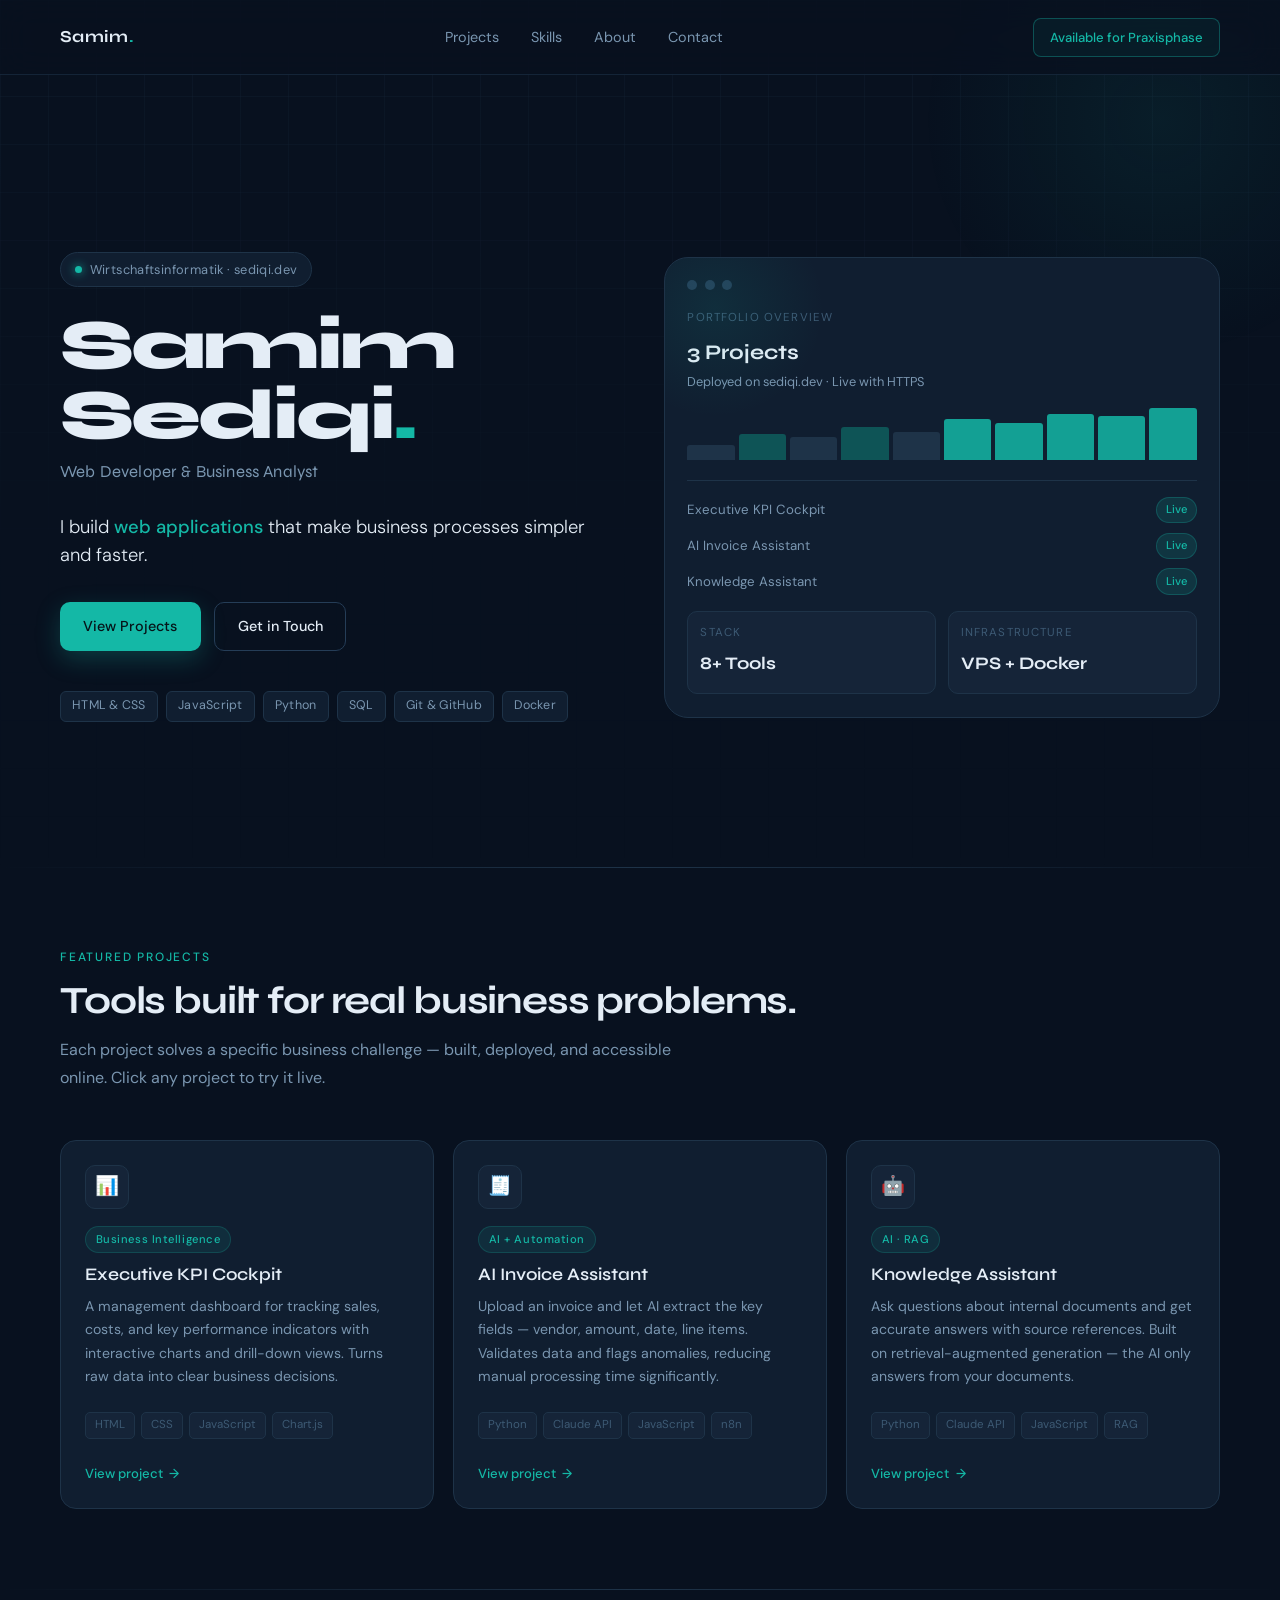
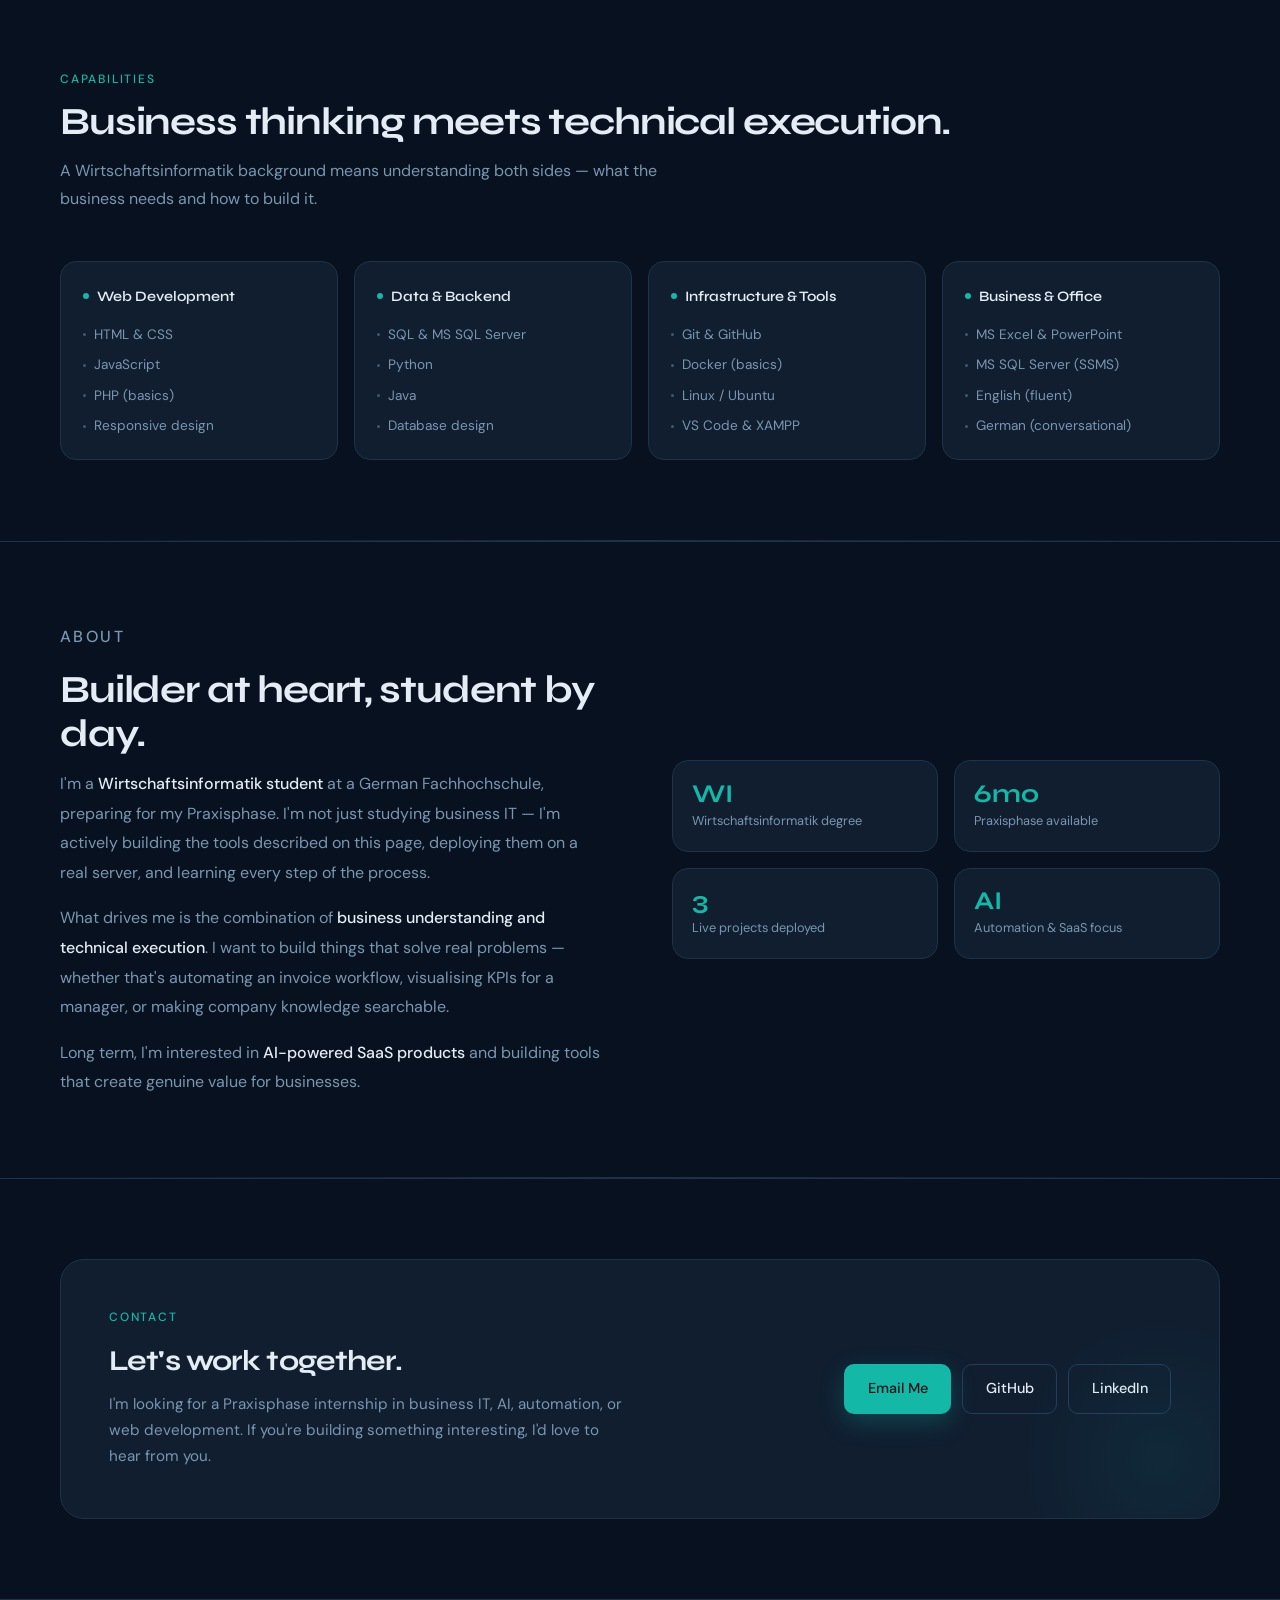
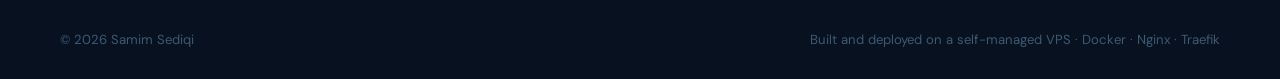
==== index.html @ 73063323 "Add homepage - initial portfolio design" ====
<!DOCTYPE html>
<html lang="en">
<head>
  <meta charset="UTF-8" />
  <meta name="viewport" content="width=device-width, initial-scale=1.0" />
  <title>Samim Sediqi — Web Developer & Business Analyst</title>
  <meta name="description" content="Portfolio of Samim Sediqi — Wirtschaftsinformatik student building AI-powered tools, business dashboards, and automation systems." />
  <link rel="preconnect" href="https://fonts.googleapis.com" />
  <link rel="preconnect" href="https://fonts.gstatic.com" crossorigin />
  <link href="https://fonts.googleapis.com/css2?family=Syne:wght@400;500;600;700;800&family=DM+Sans:ital,opsz,wght@0,9..40,300;0,9..40,400;0,9..40,500;1,9..40,300&display=swap" rel="stylesheet" />
  <style>
    :root {
      --bg:        #08111f;
      --bg2:       #0c1828;
      --surface:   #101e30;
      --surface2:  #152438;
      --border:    #1e3348;
      --border2:   #253d57;
      --text:      #e4edf6;
      --muted:     #7a96b0;
      --faint:     #3d5a74;
      --teal:      #14b8a6;
      --teal-dim:  #0d8a7c;
      --teal-glow: rgba(20,184,166,0.15);
      --blue-glow: rgba(59,130,246,0.12);
      --max:       1160px;
      --radius:    16px;
      --radius-lg: 24px;
    }

    *, *::before, *::after { box-sizing: border-box; margin: 0; padding: 0; }
    html { scroll-behavior: smooth; }

    body {
      font-family: 'DM Sans', sans-serif;
      background-color: var(--bg);
      color: var(--text);
      line-height: 1.6;
      overflow-x: hidden;
    }

    /* Subtle grid texture */
    body::before {
      content: '';
      position: fixed;
      inset: 0;
      pointer-events: none;
      z-index: 0;
      background-image:
        linear-gradient(rgba(30,51,72,0.35) 1px, transparent 1px),
        linear-gradient(90deg, rgba(30,51,72,0.35) 1px, transparent 1px);
      background-size: 48px 48px;
      mask-image: linear-gradient(180deg, rgba(0,0,0,0.6), rgba(0,0,0,0.05) 60%, transparent);
    }

    /* Ambient glow top-right */
    body::after {
      content: '';
      position: fixed;
      top: -120px;
      right: -120px;
      width: 480px;
      height: 480px;
      border-radius: 50%;
      background: radial-gradient(circle, rgba(20,184,166,0.08), transparent 70%);
      pointer-events: none;
      z-index: 0;
    }

    a { color: inherit; text-decoration: none; }
    img { display: block; max-width: 100%; }

    .container {
      width: min(var(--max), calc(100% - 2.5rem));
      margin: 0 auto;
      position: relative;
      z-index: 1;
    }

    /* ── NAV ── */
    header {
      position: sticky;
      top: 0;
      z-index: 100;
      backdrop-filter: blur(16px);
      -webkit-backdrop-filter: blur(16px);
      background: rgba(8,17,31,0.75);
      border-bottom: 1px solid rgba(30,51,72,0.6);
    }

    nav {
      display: flex;
      align-items: center;
      justify-content: space-between;
      padding: 1.1rem 0;
      gap: 1rem;
    }

    .nav-logo {
      font-family: 'Syne', sans-serif;
      font-weight: 700;
      font-size: 1.05rem;
      letter-spacing: 0.02em;
      color: var(--text);
    }

    .nav-logo span { color: var(--teal); }

    .nav-links {
      display: flex;
      gap: 2rem;
      list-style: none;
      font-size: 0.9rem;
      color: var(--muted);
    }

    .nav-links a {
      transition: color 0.2s;
      position: relative;
    }

    .nav-links a::after {
      content: '';
      position: absolute;
      left: 0; bottom: -3px;
      width: 0; height: 1px;
      background: var(--teal);
      transition: width 0.25s ease;
    }

    .nav-links a:hover { color: var(--text); }
    .nav-links a:hover::after { width: 100%; }

    .nav-cta {
      font-size: 0.82rem;
      font-weight: 500;
      padding: 0.5rem 1rem;
      border-radius: 8px;
      border: 1px solid rgba(20,184,166,0.35);
      color: var(--teal);
      background: rgba(20,184,166,0.06);
      transition: background 0.2s, border-color 0.2s;
      white-space: nowrap;
    }

    .nav-cta:hover {
      background: rgba(20,184,166,0.12);
      border-color: rgba(20,184,166,0.6);
    }

    /* ── HERO ── */
    .hero {
      padding: 6rem 0 4rem;
      display: grid;
      grid-template-columns: 1fr 1fr;
      gap: 3rem;
      align-items: center;
      min-height: 88vh;
    }

    .hero-badge {
      display: inline-flex;
      align-items: center;
      gap: 0.5rem;
      font-size: 0.8rem;
      color: var(--muted);
      background: var(--surface);
      border: 1px solid var(--border);
      border-radius: 999px;
      padding: 0.4rem 0.85rem;
      margin-bottom: 1.4rem;
      letter-spacing: 0.03em;
    }

    .hero-badge-dot {
      width: 7px;
      height: 7px;
      border-radius: 50%;
      background: var(--teal);
      box-shadow: 0 0 10px var(--teal);
      animation: pulse 2.5s ease-in-out infinite;
    }

    @keyframes pulse {
      0%, 100% { opacity: 1; box-shadow: 0 0 10px var(--teal); }
      50% { opacity: 0.5; box-shadow: 0 0 4px var(--teal); }
    }

    .hero-name {
      font-family: 'Syne', sans-serif;
      font-size: clamp(2.8rem, 5.5vw, 4.8rem);
      font-weight: 800;
      line-height: 1.0;
      letter-spacing: -0.04em;
      color: var(--text);
      margin-bottom: 0.5rem;
    }

    .hero-name .teal { color: var(--teal); }

    .hero-title {
      font-family: 'Syne', sans-serif;
      font-size: 1.05rem;
      font-weight: 400;
      color: var(--muted);
      margin-bottom: 1.8rem;
      letter-spacing: 0.01em;
    }

    /* Rotating headline */
    .hero-tagline-wrap {
      min-height: 3.2rem;
      margin-bottom: 2rem;
      display: flex;
      align-items: flex-start;
    }

    .hero-tagline {
      font-size: 1.15rem;
      font-weight: 300;
      color: var(--text);
      line-height: 1.5;
      max-width: 46ch;
      opacity: 0;
      transform: translateY(8px);
      transition: opacity 0.5s ease, transform 0.5s ease;
      position: absolute;
    }

    .hero-tagline.active {
      opacity: 1;
      transform: translateY(0);
      position: relative;
    }

    .hero-tagline .highlight {
      color: var(--teal);
      font-weight: 500;
    }

    .hero-actions {
      display: flex;
      gap: 0.85rem;
      flex-wrap: wrap;
      margin-bottom: 2.5rem;
    }

    .btn {
      display: inline-flex;
      align-items: center;
      gap: 0.5rem;
      padding: 0.75rem 1.4rem;
      border-radius: 10px;
      font-size: 0.9rem;
      font-weight: 500;
      font-family: 'DM Sans', sans-serif;
      transition: transform 0.2s, box-shadow 0.2s, background 0.2s, border-color 0.2s;
      cursor: pointer;
      border: 1px solid transparent;
    }

    .btn:hover { transform: translateY(-2px); }

    .btn-primary {
      background: var(--teal);
      color: #061318;
      box-shadow: 0 8px 24px rgba(20,184,166,0.25);
    }

    .btn-primary:hover {
      background: #1dcfbc;
      box-shadow: 0 12px 32px rgba(20,184,166,0.35);
    }

    .btn-ghost {
      background: transparent;
      color: var(--text);
      border-color: var(--border2);
    }

    .btn-ghost:hover {
      background: var(--surface);
      border-color: var(--muted);
    }

    .hero-chips {
      display: flex;
      flex-wrap: wrap;
      gap: 0.5rem;
    }

    .chip {
      font-size: 0.78rem;
      padding: 0.3rem 0.7rem;
      border-radius: 6px;
      background: var(--surface);
      border: 1px solid var(--border);
      color: var(--muted);
      letter-spacing: 0.02em;
    }

    /* Hero right — visual dashboard card */
    .hero-visual {
      background: var(--surface);
      border: 1px solid var(--border);
      border-radius: var(--radius-lg);
      padding: 1.4rem;
      position: relative;
      overflow: hidden;
    }

    .hero-visual::before {
      content: '';
      position: absolute;
      top: -60px; left: -60px;
      width: 220px; height: 220px;
      border-radius: 50%;
      background: radial-gradient(circle, rgba(20,184,166,0.1), transparent 70%);
      pointer-events: none;
    }

    .visual-bar {
      display: flex;
      gap: 0.45rem;
      margin-bottom: 1.2rem;
    }

    .visual-dot {
      width: 10px; height: 10px;
      border-radius: 50%;
      background: var(--border2);
    }

    .visual-title {
      font-size: 0.72rem;
      color: var(--faint);
      text-transform: uppercase;
      letter-spacing: 0.1em;
      margin-bottom: 0.5rem;
    }

    .visual-metric {
      font-family: 'Syne', sans-serif;
      font-size: 1.3rem;
      font-weight: 700;
      color: var(--text);
      margin-bottom: 0.2rem;
    }

    .visual-sub {
      font-size: 0.8rem;
      color: var(--muted);
      margin-bottom: 1rem;
    }

    /* Mini chart bars */
    .mini-chart {
      display: flex;
      align-items: flex-end;
      gap: 4px;
      height: 52px;
      margin-bottom: 1.2rem;
    }

    .bar {
      flex: 1;
      border-radius: 3px 3px 0 0;
      background: var(--border);
      transition: background 0.3s;
    }

    .bar.active { background: var(--teal); opacity: 0.85; }
    .bar.mid { background: var(--teal-dim); opacity: 0.5; }

    .visual-divider {
      height: 1px;
      background: var(--border);
      margin: 1rem 0;
    }

    .visual-list { display: grid; gap: 0.6rem; }

    .visual-row {
      display: flex;
      justify-content: space-between;
      align-items: center;
      font-size: 0.83rem;
    }

    .visual-row-label { color: var(--muted); }

    .badge {
      font-size: 0.7rem;
      font-weight: 500;
      padding: 0.2rem 0.55rem;
      border-radius: 999px;
    }

    .badge-live {
      background: rgba(20,184,166,0.15);
      color: var(--teal);
      border: 1px solid rgba(20,184,166,0.25);
    }

    .badge-soon {
      background: rgba(255,255,255,0.05);
      color: var(--muted);
      border: 1px solid var(--border);
    }

    .visual-metrics-grid {
      display: grid;
      grid-template-columns: 1fr 1fr;
      gap: 0.7rem;
      margin-top: 1rem;
    }

    .visual-metric-card {
      background: var(--surface2);
      border: 1px solid var(--border);
      border-radius: 10px;
      padding: 0.75rem;
    }

    /* ── SECTION SHARED ── */
    section { padding: 5rem 0; position: relative; z-index: 1; }

    .section-label {
      font-size: 0.75rem;
      font-weight: 500;
      letter-spacing: 0.15em;
      text-transform: uppercase;
      color: var(--teal);
      margin-bottom: 0.7rem;
    }

    .section-title {
      font-family: 'Syne', sans-serif;
      font-size: clamp(1.8rem, 3vw, 2.6rem);
      font-weight: 700;
      letter-spacing: -0.03em;
      color: var(--text);
      margin-bottom: 0.8rem;
      line-height: 1.15;
    }

    .section-desc {
      font-size: 1rem;
      color: var(--muted);
      max-width: 56ch;
      line-height: 1.75;
      margin-bottom: 3rem;
    }

    /* Section divider */
    .divider {
      height: 1px;
      background: linear-gradient(90deg, transparent, var(--border), transparent);
      margin: 0;
    }

    /* ── PROJECTS ── */
    .projects-grid {
      display: grid;
      grid-template-columns: repeat(3, 1fr);
      gap: 1.2rem;
    }

    .project-card {
      background: var(--surface);
      border: 1px solid var(--border);
      border-radius: var(--radius);
      padding: 1.5rem;
      display: flex;
      flex-direction: column;
      gap: 1rem;
      transition: transform 0.25s ease, border-color 0.25s ease, box-shadow 0.25s ease;
      position: relative;
      overflow: hidden;
    }

    .project-card::before {
      content: '';
      position: absolute;
      top: 0; left: 0; right: 0;
      height: 1px;
      background: linear-gradient(90deg, transparent, var(--teal-glow), transparent);
      opacity: 0;
      transition: opacity 0.3s;
    }

    .project-card:hover {
      transform: translateY(-4px);
      border-color: var(--border2);
      box-shadow: 0 16px 48px rgba(0,0,0,0.35);
    }

    .project-card:hover::before { opacity: 1; }

    .project-icon {
      width: 44px;
      height: 44px;
      border-radius: 10px;
      background: var(--surface2);
      border: 1px solid var(--border);
      display: flex;
      align-items: center;
      justify-content: center;
      font-size: 1.2rem;
    }

    .project-tag {
      font-size: 0.7rem;
      font-weight: 500;
      padding: 0.2rem 0.6rem;
      border-radius: 999px;
      background: rgba(20,184,166,0.1);
      color: var(--teal);
      border: 1px solid rgba(20,184,166,0.2);
      letter-spacing: 0.05em;
      display: inline-block;
      margin-bottom: 0.5rem;
    }

    .project-name {
      font-family: 'Syne', sans-serif;
      font-size: 1.1rem;
      font-weight: 600;
      color: var(--text);
      margin-bottom: 0.4rem;
    }

    .project-desc {
      font-size: 0.88rem;
      color: var(--muted);
      line-height: 1.65;
      flex: 1;
    }

    .project-stack {
      display: flex;
      flex-wrap: wrap;
      gap: 0.4rem;
      margin-top: 0.5rem;
    }

    .project-stack span {
      font-size: 0.72rem;
      padding: 0.2rem 0.55rem;
      background: var(--surface2);
      border: 1px solid var(--border);
      border-radius: 5px;
      color: var(--faint);
    }

    .project-link {
      display: inline-flex;
      align-items: center;
      gap: 0.4rem;
      font-size: 0.82rem;
      color: var(--teal);
      font-weight: 500;
      margin-top: 0.5rem;
      transition: gap 0.2s;
    }

    .project-link:hover { gap: 0.7rem; }

    .project-link-arrow {
      transition: transform 0.2s;
    }

    .project-card:hover .project-link-arrow {
      transform: translateX(3px);
    }

    /* Coming soon state */
    .project-card.coming-soon {
      opacity: 0.6;
    }

    .project-card.coming-soon:hover {
      transform: none;
      border-color: var(--border);
      box-shadow: none;
    }

    /* ── SKILLS ── */
    #skills { background: transparent; }

    .skills-grid {
      display: grid;
      grid-template-columns: repeat(4, 1fr);
      gap: 1rem;
    }

    .skill-card {
      background: var(--surface);
      border: 1px solid var(--border);
      border-radius: var(--radius);
      padding: 1.4rem;
      transition: border-color 0.2s;
    }

    .skill-card:hover { border-color: var(--border2); }

    .skill-card-title {
      font-family: 'Syne', sans-serif;
      font-size: 0.9rem;
      font-weight: 600;
      color: var(--text);
      margin-bottom: 1rem;
      display: flex;
      align-items: center;
      gap: 0.5rem;
    }

    .skill-card-title-dot {
      width: 6px;
      height: 6px;
      border-radius: 50%;
      background: var(--teal);
      flex-shrink: 0;
    }

    .skill-list {
      display: grid;
      gap: 0.55rem;
      list-style: none;
    }

    .skill-list li {
      font-size: 0.85rem;
      color: var(--muted);
      display: flex;
      align-items: center;
      gap: 0.5rem;
    }

    .skill-list li::before {
      content: '';
      width: 3px;
      height: 3px;
      border-radius: 50%;
      background: var(--faint);
      flex-shrink: 0;
    }

    /* ── ABOUT ── */
    #about { border-top: 1px solid var(--border); }

    .about-grid {
      display: grid;
      grid-template-columns: 1fr 1fr;
      gap: 4rem;
      align-items: center;
    }

    .about-text p {
      font-size: 1rem;
      color: var(--muted);
      line-height: 1.85;
      margin-bottom: 1rem;
    }

    .about-text p:last-child { margin-bottom: 0; }

    .about-text strong { color: var(--text); font-weight: 500; }

    .about-facts {
      display: grid;
      grid-template-columns: 1fr 1fr;
      gap: 1rem;
    }

    .fact-card {
      background: var(--surface);
      border: 1px solid var(--border);
      border-radius: var(--radius);
      padding: 1.2rem;
    }

    .fact-value {
      font-family: 'Syne', sans-serif;
      font-size: 1.6rem;
      font-weight: 700;
      color: var(--teal);
      line-height: 1;
      margin-bottom: 0.3rem;
    }

    .fact-label {
      font-size: 0.8rem;
      color: var(--muted);
    }

    /* ── CONTACT ── */
    #contact { border-top: 1px solid var(--border); }

    .contact-box {
      background: var(--surface);
      border: 1px solid var(--border);
      border-radius: var(--radius-lg);
      padding: 3rem;
      display: grid;
      grid-template-columns: 1fr auto;
      gap: 2rem;
      align-items: center;
      position: relative;
      overflow: hidden;
    }

    .contact-box::before {
      content: '';
      position: absolute;
      bottom: -80px; right: -80px;
      width: 280px; height: 280px;
      border-radius: 50%;
      background: radial-gradient(circle, rgba(20,184,166,0.07), transparent 70%);
      pointer-events: none;
    }

    .contact-title {
      font-family: 'Syne', sans-serif;
      font-size: 1.8rem;
      font-weight: 700;
      color: var(--text);
      margin-bottom: 0.5rem;
      letter-spacing: -0.03em;
    }

    .contact-desc {
      font-size: 0.95rem;
      color: var(--muted);
      max-width: 52ch;
      line-height: 1.7;
    }

    .contact-actions {
      display: flex;
      gap: 0.7rem;
      flex-wrap: wrap;
      justify-content: flex-end;
    }

    /* ── FOOTER ── */
    footer {
      border-top: 1px solid var(--border);
      padding: 1.8rem 0;
      position: relative;
      z-index: 1;
    }

    .footer-inner {
      display: flex;
      justify-content: space-between;
      align-items: center;
      gap: 1rem;
      font-size: 0.82rem;
      color: var(--faint);
    }

    /* ── SCROLL REVEAL ── */
    .reveal {
      opacity: 0;
      transform: translateY(20px);
      transition: opacity 0.65s ease, transform 0.65s ease;
    }

    .reveal.visible {
      opacity: 1;
      transform: translateY(0);
    }

    .reveal-delay-1 { transition-delay: 0.1s; }
    .reveal-delay-2 { transition-delay: 0.2s; }
    .reveal-delay-3 { transition-delay: 0.3s; }

    /* Hero entrance (immediate) */
    .hero-enter {
      opacity: 0;
      transform: translateY(16px);
      animation: heroIn 0.7s ease forwards;
    }

    .hero-enter-1 { animation-delay: 0.05s; }
    .hero-enter-2 { animation-delay: 0.15s; }
    .hero-enter-3 { animation-delay: 0.25s; }
    .hero-enter-4 { animation-delay: 0.35s; }
    .hero-enter-5 { animation-delay: 0.45s; }

    @keyframes heroIn {
      to { opacity: 1; transform: translateY(0); }
    }

    /* ── RESPONSIVE ── */
    @media (max-width: 1024px) {
      .skills-grid { grid-template-columns: repeat(2, 1fr); }
    }

    @media (max-width: 860px) {
      .hero {
        grid-template-columns: 1fr;
        min-height: auto;
        padding: 4rem 0 3rem;
      }
      .hero-visual { display: none; }
      .projects-grid { grid-template-columns: 1fr; }
      .about-grid { grid-template-columns: 1fr; gap: 2.5rem; }
      .contact-box { grid-template-columns: 1fr; }
      .contact-actions { justify-content: flex-start; }
    }

    @media (max-width: 640px) {
      .nav-links { display: none; }
      .skills-grid { grid-template-columns: 1fr 1fr; }
      .about-facts { grid-template-columns: 1fr 1fr; }
      .footer-inner { flex-direction: column; text-align: center; }
    }

    @media (max-width: 400px) {
      .skills-grid { grid-template-columns: 1fr; }
    }
  </style>
</head>
<body>

  <!-- ── HEADER ── -->
  <header>
    <div class="container">
      <nav>
        <a href="#" class="nav-logo">Samim<span>.</span></a>
        <ul class="nav-links">
          <li><a href="#projects">Projects</a></li>
          <li><a href="#skills">Skills</a></li>
          <li><a href="#about">About</a></li>
          <li><a href="#contact">Contact</a></li>
        </ul>
        <a href="#contact" class="nav-cta">Available for Praxisphase</a>
      </nav>
    </div>
  </header>

  <main>

    <!-- ── HERO ── -->
    <section class="hero container">
      <div class="hero-content">
        <div class="hero-badge hero-enter hero-enter-1">
          <span class="hero-badge-dot"></span>
          Wirtschaftsinformatik · sediqi.dev
        </div>

        <h1 class="hero-name hero-enter hero-enter-2">
          Samim<br>Sediqi<span class="teal">.</span>
        </h1>

        <p class="hero-title hero-enter hero-enter-3">Web Developer &amp; Business Analyst</p>

        <div class="hero-tagline-wrap hero-enter hero-enter-4">
          <p class="hero-tagline active" id="tagline-0">
            I build <span class="highlight">web applications</span> that make business processes simpler and faster.
          </p>
          <p class="hero-tagline" id="tagline-1">
            I build <span class="highlight">AI-powered tools</span> that automate repetitive office work.
          </p>
          <p class="hero-tagline" id="tagline-2">
            I build <span class="highlight">software solutions</span> that turn data into better decisions.
          </p>
        </div>

        <div class="hero-actions hero-enter hero-enter-5">
          <a href="#projects" class="btn btn-primary">View Projects</a>
          <a href="#contact" class="btn btn-ghost">Get in Touch</a>
        </div>

        <div class="hero-chips hero-enter hero-enter-5">
          <span class="chip">HTML &amp; CSS</span>
          <span class="chip">JavaScript</span>
          <span class="chip">Python</span>
          <span class="chip">SQL</span>
          <span class="chip">Git &amp; GitHub</span>
          <span class="chip">Docker</span>
        </div>
      </div>

      <!-- Hero right: visual dashboard -->
      <div class="hero-visual hero-enter hero-enter-3">
        <div class="visual-bar">
          <span class="visual-dot"></span>
          <span class="visual-dot"></span>
          <span class="visual-dot"></span>
        </div>

        <div class="visual-title">Portfolio Overview</div>
        <div class="visual-metric">3 Projects</div>
        <div class="visual-sub">Deployed on sediqi.dev · Live with HTTPS</div>

        <div class="mini-chart">
          <div class="bar" style="height:30%"></div>
          <div class="bar mid" style="height:50%"></div>
          <div class="bar" style="height:45%"></div>
          <div class="bar mid" style="height:65%"></div>
          <div class="bar" style="height:55%"></div>
          <div class="bar active" style="height:80%"></div>
          <div class="bar active" style="height:72%"></div>
          <div class="bar active" style="height:90%"></div>
          <div class="bar active" style="height:85%"></div>
          <div class="bar active" style="height:100%"></div>
        </div>

        <div class="visual-divider"></div>

        <div class="visual-list">
          <div class="visual-row">
            <span class="visual-row-label">Executive KPI Cockpit</span>
            <span class="badge badge-live">Live</span>
          </div>
          <div class="visual-row">
            <span class="visual-row-label">AI Invoice Assistant</span>
            <span class="badge badge-live">Live</span>
          </div>
          <div class="visual-row">
            <span class="visual-row-label">Knowledge Assistant</span>
            <span class="badge badge-live">Live</span>
          </div>
        </div>

        <div class="visual-metrics-grid">
          <div class="visual-metric-card">
            <div class="visual-title">Stack</div>
            <div class="visual-metric" style="font-size:1.1rem;">8+ Tools</div>
          </div>
          <div class="visual-metric-card">
            <div class="visual-title">Infrastructure</div>
            <div class="visual-metric" style="font-size:1.1rem;">VPS + Docker</div>
          </div>
        </div>
      </div>
    </section>

    <div class="divider"></div>

    <!-- ── PROJECTS ── -->
    <section id="projects">
      <div class="container">
        <p class="section-label reveal">Featured Projects</p>
        <h2 class="section-title reveal reveal-delay-1">Tools built for real business problems.</h2>
        <p class="section-desc reveal reveal-delay-2">Each project solves a specific business challenge — built, deployed, and accessible online. Click any project to try it live.</p>

        <div class="projects-grid">

          <article class="project-card reveal reveal-delay-1">
            <div class="project-icon">📊</div>
            <div>
              <span class="project-tag">Business Intelligence</span>
              <div class="project-name">Executive KPI Cockpit</div>
              <p class="project-desc">A management dashboard for tracking sales, costs, and key performance indicators with interactive charts and drill-down views. Turns raw data into clear business decisions.</p>
            </div>
            <div class="project-stack">
              <span>HTML</span><span>CSS</span><span>JavaScript</span><span>Chart.js</span>
            </div>
            <a href="/projects/kpi-cockpit" class="project-link">
              View project <span class="project-link-arrow">→</span>
            </a>
          </article>

          <article class="project-card reveal reveal-delay-2">
            <div class="project-icon">🧾</div>
            <div>
              <span class="project-tag">AI + Automation</span>
              <div class="project-name">AI Invoice Assistant</div>
              <p class="project-desc">Upload an invoice and let AI extract the key fields — vendor, amount, date, line items. Validates data and flags anomalies, reducing manual processing time significantly.</p>
            </div>
            <div class="project-stack">
              <span>Python</span><span>Claude API</span><span>JavaScript</span><span>n8n</span>
            </div>
            <a href="/projects/invoice-assistant" class="project-link">
              View project <span class="project-link-arrow">→</span>
            </a>
          </article>

          <article class="project-card reveal reveal-delay-3">
            <div class="project-icon">🤖</div>
            <div>
              <span class="project-tag">AI · RAG</span>
              <div class="project-name">Knowledge Assistant</div>
              <p class="project-desc">Ask questions about internal documents and get accurate answers with source references. Built on retrieval-augmented generation — the AI only answers from your documents.</p>
            </div>
            <div class="project-stack">
              <span>Python</span><span>Claude API</span><span>JavaScript</span><span>RAG</span>
            </div>
            <a href="/projects/knowledge-assistant" class="project-link">
              View project <span class="project-link-arrow">→</span>
            </a>
          </article>

        </div>
      </div>
    </section>

    <div class="divider"></div>

    <!-- ── SKILLS ── -->
    <section id="skills">
      <div class="container">
        <p class="section-label reveal">Capabilities</p>
        <h2 class="section-title reveal reveal-delay-1">Business thinking meets technical execution.</h2>
        <p class="section-desc reveal reveal-delay-2">A Wirtschaftsinformatik background means understanding both sides — what the business needs and how to build it.</p>

        <div class="skills-grid">
          <div class="skill-card reveal reveal-delay-1">
            <div class="skill-card-title">
              <span class="skill-card-title-dot"></span>
              Web Development
            </div>
            <ul class="skill-list">
              <li>HTML &amp; CSS</li>
              <li>JavaScript</li>
              <li>PHP (basics)</li>
              <li>Responsive design</li>
            </ul>
          </div>

          <div class="skill-card reveal reveal-delay-2">
            <div class="skill-card-title">
              <span class="skill-card-title-dot"></span>
              Data &amp; Backend
            </div>
            <ul class="skill-list">
              <li>SQL &amp; MS SQL Server</li>
              <li>Python</li>
              <li>Java</li>
              <li>Database design</li>
            </ul>
          </div>

          <div class="skill-card reveal reveal-delay-3">
            <div class="skill-card-title">
              <span class="skill-card-title-dot"></span>
              Infrastructure &amp; Tools
            </div>
            <ul class="skill-list">
              <li>Git &amp; GitHub</li>
              <li>Docker (basics)</li>
              <li>Linux / Ubuntu</li>
              <li>VS Code &amp; XAMPP</li>
            </ul>
          </div>

          <div class="skill-card reveal reveal-delay-3">
            <div class="skill-card-title">
              <span class="skill-card-title-dot"></span>
              Business &amp; Office
            </div>
            <ul class="skill-list">
              <li>MS Excel &amp; PowerPoint</li>
              <li>MS SQL Server (SSMS)</li>
              <li>English (fluent)</li>
              <li>German (conversational)</li>
            </ul>
          </div>
        </div>
      </div>
    </section>

    <div class="divider"></div>

    <!-- ── ABOUT ── -->
    <section id="about">
      <div class="container">
        <div class="about-grid">
          <div class="about-text reveal">
            <p class="section-label">About</p>
            <h2 class="section-title">Builder at heart, student by day.</h2>
            <p>I'm a <strong>Wirtschaftsinformatik student</strong> at a German Fachhochschule, preparing for my Praxisphase. I'm not just studying business IT — I'm actively building the tools described on this page, deploying them on a real server, and learning every step of the process.</p>
            <p>What drives me is the combination of <strong>business understanding and technical execution</strong>. I want to build things that solve real problems — whether that's automating an invoice workflow, visualising KPIs for a manager, or making company knowledge searchable.</p>
            <p>Long term, I'm interested in <strong>AI-powered SaaS products</strong> and building tools that create genuine value for businesses.</p>
          </div>

          <div class="about-facts reveal reveal-delay-2">
            <div class="fact-card">
              <div class="fact-value">WI</div>
              <div class="fact-label">Wirtschaftsinformatik degree</div>
            </div>
            <div class="fact-card">
              <div class="fact-value">6mo</div>
              <div class="fact-label">Praxisphase available</div>
            </div>
            <div class="fact-card">
              <div class="fact-value">3</div>
              <div class="fact-label">Live projects deployed</div>
            </div>
            <div class="fact-card">
              <div class="fact-value">AI</div>
              <div class="fact-label">Automation &amp; SaaS focus</div>
            </div>
          </div>
        </div>
      </div>
    </section>

    <div class="divider"></div>

    <!-- ── CONTACT ── -->
    <section id="contact">
      <div class="container">
        <div class="contact-box reveal">
          <div>
            <p class="section-label">Contact</p>
            <h2 class="contact-title">Let's work together.</h2>
            <p class="contact-desc">I'm looking for a Praxisphase internship in business IT, AI, automation, or web development. If you're building something interesting, I'd love to hear from you.</p>
          </div>
          <div class="contact-actions">
            <a href="mailto:hello@sediqi.dev" class="btn btn-primary">Email Me</a>
            <a href="https://github.com/S-Sediqi" target="_blank" rel="noopener" class="btn btn-ghost">GitHub</a>
            <a href="https://linkedin.com/in/samim-sediqi" target="_blank" rel="noopener" class="btn btn-ghost">LinkedIn</a>
          </div>
        </div>
      </div>
    </section>

  </main>

  <!-- ── FOOTER ── -->
  <footer>
    <div class="container">
      <div class="footer-inner">
        <span>© 2026 Samim Sediqi</span>
        <span>Built and deployed on a self-managed VPS · Docker · Nginx · Traefik</span>
      </div>
    </div>
  </footer>

  <script>
    // Rotating headline
    const taglines = document.querySelectorAll('.hero-tagline');
    let current = 0;

    function rotateTagline() {
      taglines[current].classList.remove('active');
      current = (current + 1) % taglines.length;
      taglines[current].classList.add('active');
    }

    setInterval(rotateTagline, 3500);

    // Scroll reveal
    const reveals = document.querySelectorAll('.reveal');

    const observer = new IntersectionObserver((entries) => {
      entries.forEach(entry => {
        if (entry.isIntersecting) {
          entry.target.classList.add('visible');
          observer.unobserve(entry.target);
        }
      });
    }, { threshold: 0.12 });

    reveals.forEach(el => observer.observe(el));
  </script>

</body>
</html>
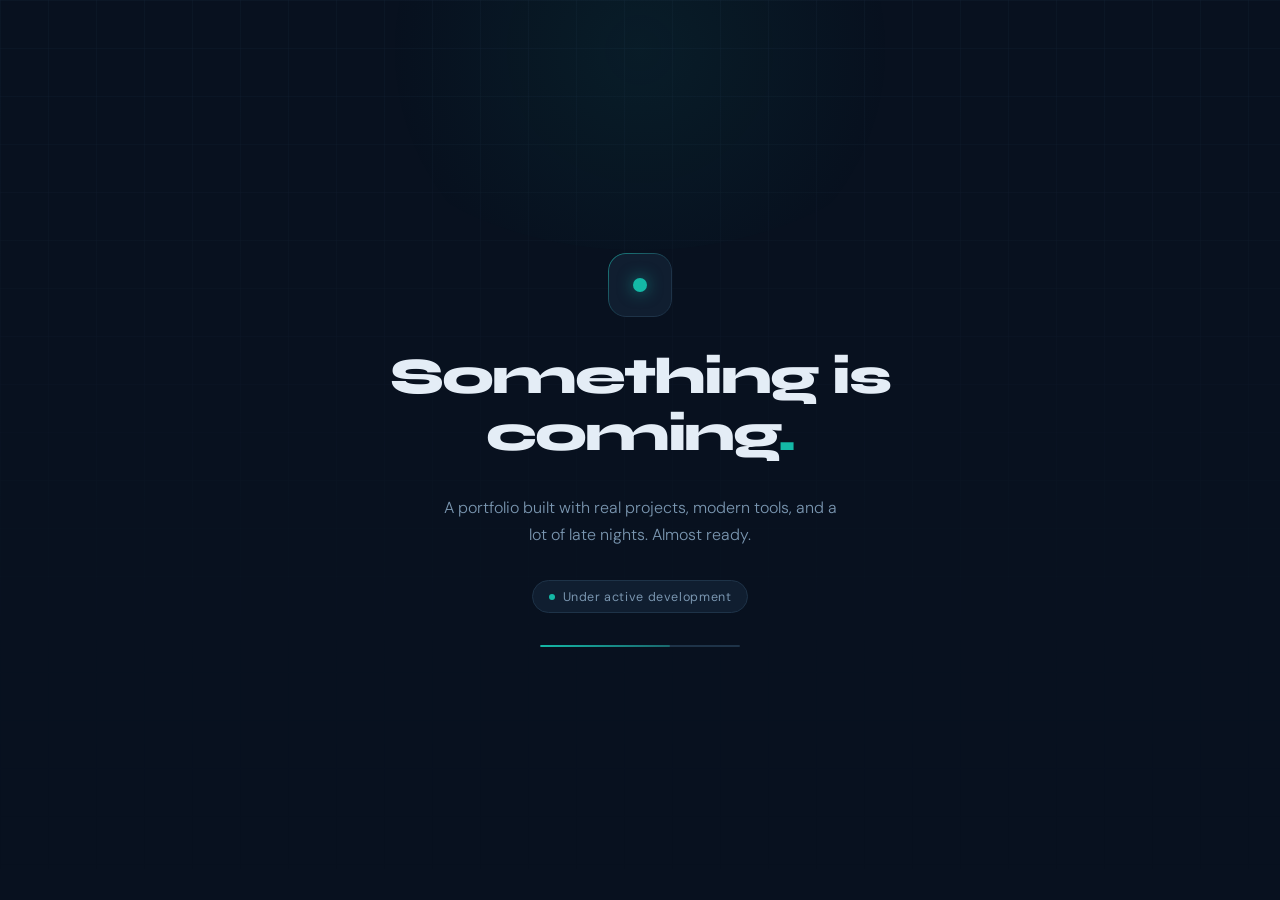
==== commit ad07817d: "Replace homepage with coming soon page" ====
--- a/index.html
+++ b/index.html
@@ -3,1162 +3,182 @@
 <head>
   <meta charset="UTF-8" />
   <meta name="viewport" content="width=device-width, initial-scale=1.0" />
-  <title>Samim Sediqi — Web Developer & Business Analyst</title>
-  <meta name="description" content="Portfolio of Samim Sediqi — Wirtschaftsinformatik student building AI-powered tools, business dashboards, and automation systems." />
+  <title>Coming Soon</title>
   <link rel="preconnect" href="https://fonts.googleapis.com" />
   <link rel="preconnect" href="https://fonts.gstatic.com" crossorigin />
-  <link href="https://fonts.googleapis.com/css2?family=Syne:wght@400;500;600;700;800&family=DM+Sans:ital,opsz,wght@0,9..40,300;0,9..40,400;0,9..40,500;1,9..40,300&display=swap" rel="stylesheet" />
+  <link href="https://fonts.googleapis.com/css2?family=Syne:wght@400;700;800&family=DM+Sans:wght@300;400&display=swap" rel="stylesheet" />
   <style>
     :root {
-      --bg:        #08111f;
-      --bg2:       #0c1828;
-      --surface:   #101e30;
-      --surface2:  #152438;
-      --border:    #1e3348;
-      --border2:   #253d57;
-      --text:      #e4edf6;
-      --muted:     #7a96b0;
-      --faint:     #3d5a74;
-      --teal:      #14b8a6;
-      --teal-dim:  #0d8a7c;
-      --teal-glow: rgba(20,184,166,0.15);
-      --blue-glow: rgba(59,130,246,0.12);
-      --max:       1160px;
-      --radius:    16px;
-      --radius-lg: 24px;
+      --bg:      #08111f;
+      --surface: #101e30;
+      --border:  #1e3348;
+      --text:    #e4edf6;
+      --muted:   #7a96b0;
+      --teal:    #14b8a6;
     }
-
     *, *::before, *::after { box-sizing: border-box; margin: 0; padding: 0; }
-    html { scroll-behavior: smooth; }
-
+    html, body { height: 100%; }
     body {
       font-family: 'DM Sans', sans-serif;
       background-color: var(--bg);
       color: var(--text);
-      line-height: 1.6;
-      overflow-x: hidden;
+      display: flex;
+      align-items: center;
+      justify-content: center;
+      min-height: 100vh;
+      overflow: hidden;
     }
-
-    /* Subtle grid texture */
     body::before {
       content: '';
       position: fixed;
       inset: 0;
       pointer-events: none;
-      z-index: 0;
       background-image:
         linear-gradient(rgba(30,51,72,0.35) 1px, transparent 1px),
         linear-gradient(90deg, rgba(30,51,72,0.35) 1px, transparent 1px);
       background-size: 48px 48px;
-      mask-image: linear-gradient(180deg, rgba(0,0,0,0.6), rgba(0,0,0,0.05) 60%, transparent);
+      mask-image: linear-gradient(180deg, rgba(0,0,0,0.5), rgba(0,0,0,0.05) 70%, transparent);
     }
-
-    /* Ambient glow top-right */
     body::after {
       content: '';
       position: fixed;
-      top: -120px;
-      right: -120px;
-      width: 480px;
-      height: 480px;
+      top: -150px;
+      left: 50%;
+      transform: translateX(-50%);
+      width: 600px;
+      height: 400px;
       border-radius: 50%;
-      background: radial-gradient(circle, rgba(20,184,166,0.08), transparent 70%);
+      background: radial-gradient(circle, rgba(20,184,166,0.07), transparent 70%);
       pointer-events: none;
-      z-index: 0;
     }
-
-    a { color: inherit; text-decoration: none; }
-    img { display: block; max-width: 100%; }
-
-    .container {
-      width: min(var(--max), calc(100% - 2.5rem));
-      margin: 0 auto;
+    .wrapper {
       position: relative;
       z-index: 1;
+      text-align: center;
+      padding: 2rem;
+      display: flex;
+      flex-direction: column;
+      align-items: center;
+      gap: 2rem;
     }
-
-    /* ── NAV ── */
-    header {
-      position: sticky;
-      top: 0;
-      z-index: 100;
-      backdrop-filter: blur(16px);
-      -webkit-backdrop-filter: blur(16px);
-      background: rgba(8,17,31,0.75);
-      border-bottom: 1px solid rgba(30,51,72,0.6);
-    }
-
-    nav {
+    .logo-mark {
+      width: 64px;
+      height: 64px;
+      border-radius: 18px;
+      background: var(--surface);
+      border: 1px solid var(--border);
       display: flex;
       align-items: center;
-      justify-content: space-between;
-      padding: 1.1rem 0;
-      gap: 1rem;
+      justify-content: center;
+      position: relative;
+      animation: float 4s ease-in-out infinite;
     }
-
-    .nav-logo {
+    .logo-mark::before {
+      content: '';
+      position: absolute;
+      inset: -1px;
+      border-radius: 18px;
+      padding: 1px;
+      background: linear-gradient(135deg, var(--teal), transparent 60%);
+      -webkit-mask: linear-gradient(#fff 0 0) content-box, linear-gradient(#fff 0 0);
+      -webkit-mask-composite: xor;
+      mask-composite: exclude;
+      opacity: 0.6;
+    }
+    .logo-dot {
+      width: 14px;
+      height: 14px;
+      border-radius: 50%;
+      background: var(--teal);
+      box-shadow: 0 0 16px rgba(20,184,166,0.6);
+      animation: pulse 2.5s ease-in-out infinite;
+    }
+    @keyframes float {
+      0%, 100% { transform: translateY(0px); }
+      50%       { transform: translateY(-6px); }
+    }
+    @keyframes pulse {
+      0%, 100% { opacity: 1; box-shadow: 0 0 16px rgba(20,184,166,0.6); }
+      50%       { opacity: 0.6; box-shadow: 0 0 6px rgba(20,184,166,0.3); }
+    }
+    .headline {
       font-family: 'Syne', sans-serif;
-      font-weight: 700;
-      font-size: 1.05rem;
-      letter-spacing: 0.02em;
+      font-size: clamp(2rem, 5vw, 3.2rem);
+      font-weight: 800;
+      letter-spacing: -0.04em;
+      line-height: 1.1;
       color: var(--text);
     }
-
-    .nav-logo span { color: var(--teal); }
-
-    .nav-links {
-      display: flex;
-      gap: 2rem;
-      list-style: none;
-      font-size: 0.9rem;
+    .headline span { color: var(--teal); }
+    .subline {
+      font-size: 1rem;
+      font-weight: 300;
       color: var(--muted);
+      max-width: 36ch;
+      line-height: 1.7;
     }
-
-    .nav-links a {
-      transition: color 0.2s;
-      position: relative;
-    }
-
-    .nav-links a::after {
-      content: '';
-      position: absolute;
-      left: 0; bottom: -3px;
-      width: 0; height: 1px;
-      background: var(--teal);
-      transition: width 0.25s ease;
-    }
-
-    .nav-links a:hover { color: var(--text); }
-    .nav-links a:hover::after { width: 100%; }
-
-    .nav-cta {
-      font-size: 0.82rem;
-      font-weight: 500;
-      padding: 0.5rem 1rem;
-      border-radius: 8px;
-      border: 1px solid rgba(20,184,166,0.35);
-      color: var(--teal);
-      background: rgba(20,184,166,0.06);
-      transition: background 0.2s, border-color 0.2s;
-      white-space: nowrap;
-    }
-
-    .nav-cta:hover {
-      background: rgba(20,184,166,0.12);
-      border-color: rgba(20,184,166,0.6);
-    }
-
-    /* ── HERO ── */
-    .hero {
-      padding: 6rem 0 4rem;
-      display: grid;
-      grid-template-columns: 1fr 1fr;
-      gap: 3rem;
-      align-items: center;
-      min-height: 88vh;
-    }
-
-    .hero-badge {
+    .status {
       display: inline-flex;
       align-items: center;
       gap: 0.5rem;
-      font-size: 0.8rem;
+      font-size: 0.78rem;
       color: var(--muted);
       background: var(--surface);
       border: 1px solid var(--border);
       border-radius: 999px;
-      padding: 0.4rem 0.85rem;
-      margin-bottom: 1.4rem;
-      letter-spacing: 0.03em;
+      padding: 0.45rem 1rem;
+      letter-spacing: 0.05em;
     }
-
-    .hero-badge-dot {
-      width: 7px;
-      height: 7px;
-      border-radius: 50%;
-      background: var(--teal);
-      box-shadow: 0 0 10px var(--teal);
-      animation: pulse 2.5s ease-in-out infinite;
-    }
-
-    @keyframes pulse {
-      0%, 100% { opacity: 1; box-shadow: 0 0 10px var(--teal); }
-      50% { opacity: 0.5; box-shadow: 0 0 4px var(--teal); }
-    }
-
-    .hero-name {
-      font-family: 'Syne', sans-serif;
-      font-size: clamp(2.8rem, 5.5vw, 4.8rem);
-      font-weight: 800;
-      line-height: 1.0;
-      letter-spacing: -0.04em;
-      color: var(--text);
-      margin-bottom: 0.5rem;
-    }
-
-    .hero-name .teal { color: var(--teal); }
-
-    .hero-title {
-      font-family: 'Syne', sans-serif;
-      font-size: 1.05rem;
-      font-weight: 400;
-      color: var(--muted);
-      margin-bottom: 1.8rem;
-      letter-spacing: 0.01em;
-    }
-
-    /* Rotating headline */
-    .hero-tagline-wrap {
-      min-height: 3.2rem;
-      margin-bottom: 2rem;
-      display: flex;
-      align-items: flex-start;
-    }
-
-    .hero-tagline {
-      font-size: 1.15rem;
-      font-weight: 300;
-      color: var(--text);
-      line-height: 1.5;
-      max-width: 46ch;
-      opacity: 0;
-      transform: translateY(8px);
-      transition: opacity 0.5s ease, transform 0.5s ease;
-      position: absolute;
-    }
-
-    .hero-tagline.active {
-      opacity: 1;
-      transform: translateY(0);
-      position: relative;
-    }
-
-    .hero-tagline .highlight {
-      color: var(--teal);
-      font-weight: 500;
-    }
-
-    .hero-actions {
-      display: flex;
-      gap: 0.85rem;
-      flex-wrap: wrap;
-      margin-bottom: 2.5rem;
-    }
-
-    .btn {
-      display: inline-flex;
-      align-items: center;
-      gap: 0.5rem;
-      padding: 0.75rem 1.4rem;
-      border-radius: 10px;
-      font-size: 0.9rem;
-      font-weight: 500;
-      font-family: 'DM Sans', sans-serif;
-      transition: transform 0.2s, box-shadow 0.2s, background 0.2s, border-color 0.2s;
-      cursor: pointer;
-      border: 1px solid transparent;
-    }
-
-    .btn:hover { transform: translateY(-2px); }
-
-    .btn-primary {
-      background: var(--teal);
-      color: #061318;
-      box-shadow: 0 8px 24px rgba(20,184,166,0.25);
-    }
-
-    .btn-primary:hover {
-      background: #1dcfbc;
-      box-shadow: 0 12px 32px rgba(20,184,166,0.35);
-    }
-
-    .btn-ghost {
-      background: transparent;
-      color: var(--text);
-      border-color: var(--border2);
-    }
-
-    .btn-ghost:hover {
-      background: var(--surface);
-      border-color: var(--muted);
-    }
-
-    .hero-chips {
-      display: flex;
-      flex-wrap: wrap;
-      gap: 0.5rem;
-    }
-
-    .chip {
-      font-size: 0.78rem;
-      padding: 0.3rem 0.7rem;
-      border-radius: 6px;
-      background: var(--surface);
-      border: 1px solid var(--border);
-      color: var(--muted);
-      letter-spacing: 0.02em;
-    }
-
-    /* Hero right — visual dashboard card */
-    .hero-visual {
-      background: var(--surface);
-      border: 1px solid var(--border);
-      border-radius: var(--radius-lg);
-      padding: 1.4rem;
-      position: relative;
-      overflow: hidden;
-    }
-
-    .hero-visual::before {
-      content: '';
-      position: absolute;
-      top: -60px; left: -60px;
-      width: 220px; height: 220px;
-      border-radius: 50%;
-      background: radial-gradient(circle, rgba(20,184,166,0.1), transparent 70%);
-      pointer-events: none;
-    }
-
-    .visual-bar {
-      display: flex;
-      gap: 0.45rem;
-      margin-bottom: 1.2rem;
-    }
-
-    .visual-dot {
-      width: 10px; height: 10px;
-      border-radius: 50%;
-      background: var(--border2);
-    }
-
-    .visual-title {
-      font-size: 0.72rem;
-      color: var(--faint);
-      text-transform: uppercase;
-      letter-spacing: 0.1em;
-      margin-bottom: 0.5rem;
-    }
-
-    .visual-metric {
-      font-family: 'Syne', sans-serif;
-      font-size: 1.3rem;
-      font-weight: 700;
-      color: var(--text);
-      margin-bottom: 0.2rem;
-    }
-
-    .visual-sub {
-      font-size: 0.8rem;
-      color: var(--muted);
-      margin-bottom: 1rem;
-    }
-
-    /* Mini chart bars */
-    .mini-chart {
-      display: flex;
-      align-items: flex-end;
-      gap: 4px;
-      height: 52px;
-      margin-bottom: 1.2rem;
-    }
-
-    .bar {
-      flex: 1;
-      border-radius: 3px 3px 0 0;
-      background: var(--border);
-      transition: background 0.3s;
-    }
-
-    .bar.active { background: var(--teal); opacity: 0.85; }
-    .bar.mid { background: var(--teal-dim); opacity: 0.5; }
-
-    .visual-divider {
-      height: 1px;
-      background: var(--border);
-      margin: 1rem 0;
-    }
-
-    .visual-list { display: grid; gap: 0.6rem; }
-
-    .visual-row {
-      display: flex;
-      justify-content: space-between;
-      align-items: center;
-      font-size: 0.83rem;
-    }
-
-    .visual-row-label { color: var(--muted); }
-
-    .badge {
-      font-size: 0.7rem;
-      font-weight: 500;
-      padding: 0.2rem 0.55rem;
-      border-radius: 999px;
-    }
-
-    .badge-live {
-      background: rgba(20,184,166,0.15);
-      color: var(--teal);
-      border: 1px solid rgba(20,184,166,0.25);
-    }
-
-    .badge-soon {
-      background: rgba(255,255,255,0.05);
-      color: var(--muted);
-      border: 1px solid var(--border);
-    }
-
-    .visual-metrics-grid {
-      display: grid;
-      grid-template-columns: 1fr 1fr;
-      gap: 0.7rem;
-      margin-top: 1rem;
-    }
-
-    .visual-metric-card {
-      background: var(--surface2);
-      border: 1px solid var(--border);
-      border-radius: 10px;
-      padding: 0.75rem;
-    }
-
-    /* ── SECTION SHARED ── */
-    section { padding: 5rem 0; position: relative; z-index: 1; }
-
-    .section-label {
-      font-size: 0.75rem;
-      font-weight: 500;
-      letter-spacing: 0.15em;
-      text-transform: uppercase;
-      color: var(--teal);
-      margin-bottom: 0.7rem;
-    }
-
-    .section-title {
-      font-family: 'Syne', sans-serif;
-      font-size: clamp(1.8rem, 3vw, 2.6rem);
-      font-weight: 700;
-      letter-spacing: -0.03em;
-      color: var(--text);
-      margin-bottom: 0.8rem;
-      line-height: 1.15;
-    }
-
-    .section-desc {
-      font-size: 1rem;
-      color: var(--muted);
-      max-width: 56ch;
-      line-height: 1.75;
-      margin-bottom: 3rem;
-    }
-
-    /* Section divider */
-    .divider {
-      height: 1px;
-      background: linear-gradient(90deg, transparent, var(--border), transparent);
-      margin: 0;
-    }
-
-    /* ── PROJECTS ── */
-    .projects-grid {
-      display: grid;
-      grid-template-columns: repeat(3, 1fr);
-      gap: 1.2rem;
-    }
-
-    .project-card {
-      background: var(--surface);
-      border: 1px solid var(--border);
-      border-radius: var(--radius);
-      padding: 1.5rem;
-      display: flex;
-      flex-direction: column;
-      gap: 1rem;
-      transition: transform 0.25s ease, border-color 0.25s ease, box-shadow 0.25s ease;
-      position: relative;
-      overflow: hidden;
-    }
-
-    .project-card::before {
-      content: '';
-      position: absolute;
-      top: 0; left: 0; right: 0;
-      height: 1px;
-      background: linear-gradient(90deg, transparent, var(--teal-glow), transparent);
-      opacity: 0;
-      transition: opacity 0.3s;
-    }
-
-    .project-card:hover {
-      transform: translateY(-4px);
-      border-color: var(--border2);
-      box-shadow: 0 16px 48px rgba(0,0,0,0.35);
-    }
-
-    .project-card:hover::before { opacity: 1; }
-
-    .project-icon {
-      width: 44px;
-      height: 44px;
-      border-radius: 10px;
-      background: var(--surface2);
-      border: 1px solid var(--border);
-      display: flex;
-      align-items: center;
-      justify-content: center;
-      font-size: 1.2rem;
-    }
-
-    .project-tag {
-      font-size: 0.7rem;
-      font-weight: 500;
-      padding: 0.2rem 0.6rem;
-      border-radius: 999px;
-      background: rgba(20,184,166,0.1);
-      color: var(--teal);
-      border: 1px solid rgba(20,184,166,0.2);
-      letter-spacing: 0.05em;
-      display: inline-block;
-      margin-bottom: 0.5rem;
-    }
-
-    .project-name {
-      font-family: 'Syne', sans-serif;
-      font-size: 1.1rem;
-      font-weight: 600;
-      color: var(--text);
-      margin-bottom: 0.4rem;
-    }
-
-    .project-desc {
-      font-size: 0.88rem;
-      color: var(--muted);
-      line-height: 1.65;
-      flex: 1;
-    }
-
-    .project-stack {
-      display: flex;
-      flex-wrap: wrap;
-      gap: 0.4rem;
-      margin-top: 0.5rem;
-    }
-
-    .project-stack span {
-      font-size: 0.72rem;
-      padding: 0.2rem 0.55rem;
-      background: var(--surface2);
-      border: 1px solid var(--border);
-      border-radius: 5px;
-      color: var(--faint);
-    }
-
-    .project-link {
-      display: inline-flex;
-      align-items: center;
-      gap: 0.4rem;
-      font-size: 0.82rem;
-      color: var(--teal);
-      font-weight: 500;
-      margin-top: 0.5rem;
-      transition: gap 0.2s;
-    }
-
-    .project-link:hover { gap: 0.7rem; }
-
-    .project-link-arrow {
-      transition: transform 0.2s;
-    }
-
-    .project-card:hover .project-link-arrow {
-      transform: translateX(3px);
-    }
-
-    /* Coming soon state */
-    .project-card.coming-soon {
-      opacity: 0.6;
-    }
-
-    .project-card.coming-soon:hover {
-      transform: none;
-      border-color: var(--border);
-      box-shadow: none;
-    }
-
-    /* ── SKILLS ── */
-    #skills { background: transparent; }
-
-    .skills-grid {
-      display: grid;
-      grid-template-columns: repeat(4, 1fr);
-      gap: 1rem;
-    }
-
-    .skill-card {
-      background: var(--surface);
-      border: 1px solid var(--border);
-      border-radius: var(--radius);
-      padding: 1.4rem;
-      transition: border-color 0.2s;
-    }
-
-    .skill-card:hover { border-color: var(--border2); }
-
-    .skill-card-title {
-      font-family: 'Syne', sans-serif;
-      font-size: 0.9rem;
-      font-weight: 600;
-      color: var(--text);
-      margin-bottom: 1rem;
-      display: flex;
-      align-items: center;
-      gap: 0.5rem;
-    }
-
-    .skill-card-title-dot {
+    .status-dot {
       width: 6px;
       height: 6px;
       border-radius: 50%;
       background: var(--teal);
-      flex-shrink: 0;
+      animation: pulse 2.5s ease-in-out infinite;
     }
-
-    .skill-list {
-      display: grid;
-      gap: 0.55rem;
-      list-style: none;
-    }
-
-    .skill-list li {
-      font-size: 0.85rem;
-      color: var(--muted);
-      display: flex;
-      align-items: center;
-      gap: 0.5rem;
-    }
-
-    .skill-list li::before {
-      content: '';
-      width: 3px;
-      height: 3px;
-      border-radius: 50%;
-      background: var(--faint);
-      flex-shrink: 0;
-    }
-
-    /* ── ABOUT ── */
-    #about { border-top: 1px solid var(--border); }
-
-    .about-grid {
-      display: grid;
-      grid-template-columns: 1fr 1fr;
-      gap: 4rem;
-      align-items: center;
-    }
-
-    .about-text p {
-      font-size: 1rem;
-      color: var(--muted);
-      line-height: 1.85;
-      margin-bottom: 1rem;
-    }
-
-    .about-text p:last-child { margin-bottom: 0; }
-
-    .about-text strong { color: var(--text); font-weight: 500; }
-
-    .about-facts {
-      display: grid;
-      grid-template-columns: 1fr 1fr;
-      gap: 1rem;
-    }
-
-    .fact-card {
-      background: var(--surface);
-      border: 1px solid var(--border);
-      border-radius: var(--radius);
-      padding: 1.2rem;
-    }
-
-    .fact-value {
-      font-family: 'Syne', sans-serif;
-      font-size: 1.6rem;
-      font-weight: 700;
-      color: var(--teal);
-      line-height: 1;
-      margin-bottom: 0.3rem;
-    }
-
-    .fact-label {
-      font-size: 0.8rem;
-      color: var(--muted);
-    }
-
-    /* ── CONTACT ── */
-    #contact { border-top: 1px solid var(--border); }
-
-    .contact-box {
-      background: var(--surface);
-      border: 1px solid var(--border);
-      border-radius: var(--radius-lg);
-      padding: 3rem;
-      display: grid;
-      grid-template-columns: 1fr auto;
-      gap: 2rem;
-      align-items: center;
-      position: relative;
+    .progress-wrap {
+      width: 200px;
+      height: 2px;
+      background: var(--border);
+      border-radius: 999px;
       overflow: hidden;
     }
-
-    .contact-box::before {
-      content: '';
-      position: absolute;
-      bottom: -80px; right: -80px;
-      width: 280px; height: 280px;
-      border-radius: 50%;
-      background: radial-gradient(circle, rgba(20,184,166,0.07), transparent 70%);
-      pointer-events: none;
+    .progress-bar {
+      height: 100%;
+      width: 0%;
+      background: linear-gradient(90deg, var(--teal), rgba(20,184,166,0.4));
+      border-radius: 999px;
+      animation: progress 3s ease-out forwards;
+      animation-delay: 0.5s;
     }
-
-    .contact-title {
-      font-family: 'Syne', sans-serif;
-      font-size: 1.8rem;
-      font-weight: 700;
-      color: var(--text);
-      margin-bottom: 0.5rem;
-      letter-spacing: -0.03em;
+    @keyframes progress { to { width: 65%; } }
+    .wrapper > * {
+      opacity: 0;
+      transform: translateY(12px);
+      animation: enter 0.6s ease forwards;
     }
-
-    .contact-desc {
-      font-size: 0.95rem;
-      color: var(--muted);
-      max-width: 52ch;
-      line-height: 1.7;
-    }
-
-    .contact-actions {
-      display: flex;
-      gap: 0.7rem;
-      flex-wrap: wrap;
-      justify-content: flex-end;
-    }
-
-    /* ── FOOTER ── */
-    footer {
-      border-top: 1px solid var(--border);
-      padding: 1.8rem 0;
-      position: relative;
-      z-index: 1;
-    }
-
-    .footer-inner {
-      display: flex;
-      justify-content: space-between;
-      align-items: center;
-      gap: 1rem;
-      font-size: 0.82rem;
-      color: var(--faint);
-    }
-
-    /* ── SCROLL REVEAL ── */
-    .reveal {
-      opacity: 0;
-      transform: translateY(20px);
-      transition: opacity 0.65s ease, transform 0.65s ease;
-    }
-
-    .reveal.visible {
-      opacity: 1;
-      transform: translateY(0);
-    }
-
-    .reveal-delay-1 { transition-delay: 0.1s; }
-    .reveal-delay-2 { transition-delay: 0.2s; }
-    .reveal-delay-3 { transition-delay: 0.3s; }
-
-    /* Hero entrance (immediate) */
-    .hero-enter {
-      opacity: 0;
-      transform: translateY(16px);
-      animation: heroIn 0.7s ease forwards;
-    }
-
-    .hero-enter-1 { animation-delay: 0.05s; }
-    .hero-enter-2 { animation-delay: 0.15s; }
-    .hero-enter-3 { animation-delay: 0.25s; }
-    .hero-enter-4 { animation-delay: 0.35s; }
-    .hero-enter-5 { animation-delay: 0.45s; }
-
-    @keyframes heroIn {
-      to { opacity: 1; transform: translateY(0); }
-    }
-
-    /* ── RESPONSIVE ── */
-    @media (max-width: 1024px) {
-      .skills-grid { grid-template-columns: repeat(2, 1fr); }
-    }
-
-    @media (max-width: 860px) {
-      .hero {
-        grid-template-columns: 1fr;
-        min-height: auto;
-        padding: 4rem 0 3rem;
-      }
-      .hero-visual { display: none; }
-      .projects-grid { grid-template-columns: 1fr; }
-      .about-grid { grid-template-columns: 1fr; gap: 2.5rem; }
-      .contact-box { grid-template-columns: 1fr; }
-      .contact-actions { justify-content: flex-start; }
-    }
-
-    @media (max-width: 640px) {
-      .nav-links { display: none; }
-      .skills-grid { grid-template-columns: 1fr 1fr; }
-      .about-facts { grid-template-columns: 1fr 1fr; }
-      .footer-inner { flex-direction: column; text-align: center; }
-    }
-
-    @media (max-width: 400px) {
-      .skills-grid { grid-template-columns: 1fr; }
-    }
+    .wrapper > *:nth-child(1) { animation-delay: 0.1s; }
+    .wrapper > *:nth-child(2) { animation-delay: 0.2s; }
+    .wrapper > *:nth-child(3) { animation-delay: 0.3s; }
+    .wrapper > *:nth-child(4) { animation-delay: 0.4s; }
+    .wrapper > *:nth-child(5) { animation-delay: 0.5s; }
+    @keyframes enter { to { opacity: 1; transform: translateY(0); } }
   </style>
 </head>
 <body>
-
-  <!-- ── HEADER ── -->
-  <header>
-    <div class="container">
-      <nav>
-        <a href="#" class="nav-logo">Samim<span>.</span></a>
-        <ul class="nav-links">
-          <li><a href="#projects">Projects</a></li>
-          <li><a href="#skills">Skills</a></li>
-          <li><a href="#about">About</a></li>
-          <li><a href="#contact">Contact</a></li>
-        </ul>
-        <a href="#contact" class="nav-cta">Available for Praxisphase</a>
-      </nav>
+  <div class="wrapper">
+    <div class="logo-mark">
+      <div class="logo-dot"></div>
     </div>
-  </header>
-
-  <main>
-
-    <!-- ── HERO ── -->
-    <section class="hero container">
-      <div class="hero-content">
-        <div class="hero-badge hero-enter hero-enter-1">
-          <span class="hero-badge-dot"></span>
-          Wirtschaftsinformatik · sediqi.dev
-        </div>
-
-        <h1 class="hero-name hero-enter hero-enter-2">
-          Samim<br>Sediqi<span class="teal">.</span>
-        </h1>
-
-        <p class="hero-title hero-enter hero-enter-3">Web Developer &amp; Business Analyst</p>
-
-        <div class="hero-tagline-wrap hero-enter hero-enter-4">
-          <p class="hero-tagline active" id="tagline-0">
-            I build <span class="highlight">web applications</span> that make business processes simpler and faster.
-          </p>
-          <p class="hero-tagline" id="tagline-1">
-            I build <span class="highlight">AI-powered tools</span> that automate repetitive office work.
-          </p>
-          <p class="hero-tagline" id="tagline-2">
-            I build <span class="highlight">software solutions</span> that turn data into better decisions.
-          </p>
-        </div>
-
-        <div class="hero-actions hero-enter hero-enter-5">
-          <a href="#projects" class="btn btn-primary">View Projects</a>
-          <a href="#contact" class="btn btn-ghost">Get in Touch</a>
-        </div>
-
-        <div class="hero-chips hero-enter hero-enter-5">
-          <span class="chip">HTML &amp; CSS</span>
-          <span class="chip">JavaScript</span>
-          <span class="chip">Python</span>
-          <span class="chip">SQL</span>
-          <span class="chip">Git &amp; GitHub</span>
-          <span class="chip">Docker</span>
-        </div>
-      </div>
-
-      <!-- Hero right: visual dashboard -->
-      <div class="hero-visual hero-enter hero-enter-3">
-        <div class="visual-bar">
-          <span class="visual-dot"></span>
-          <span class="visual-dot"></span>
-          <span class="visual-dot"></span>
-        </div>
-
-        <div class="visual-title">Portfolio Overview</div>
-        <div class="visual-metric">3 Projects</div>
-        <div class="visual-sub">Deployed on sediqi.dev · Live with HTTPS</div>
-
-        <div class="mini-chart">
-          <div class="bar" style="height:30%"></div>
-          <div class="bar mid" style="height:50%"></div>
-          <div class="bar" style="height:45%"></div>
-          <div class="bar mid" style="height:65%"></div>
-          <div class="bar" style="height:55%"></div>
-          <div class="bar active" style="height:80%"></div>
-          <div class="bar active" style="height:72%"></div>
-          <div class="bar active" style="height:90%"></div>
-          <div class="bar active" style="height:85%"></div>
-          <div class="bar active" style="height:100%"></div>
-        </div>
-
-        <div class="visual-divider"></div>
-
-        <div class="visual-list">
-          <div class="visual-row">
-            <span class="visual-row-label">Executive KPI Cockpit</span>
-            <span class="badge badge-live">Live</span>
-          </div>
-          <div class="visual-row">
-            <span class="visual-row-label">AI Invoice Assistant</span>
-            <span class="badge badge-live">Live</span>
-          </div>
-          <div class="visual-row">
-            <span class="visual-row-label">Knowledge Assistant</span>
-            <span class="badge badge-live">Live</span>
-          </div>
-        </div>
-
-        <div class="visual-metrics-grid">
-          <div class="visual-metric-card">
-            <div class="visual-title">Stack</div>
-            <div class="visual-metric" style="font-size:1.1rem;">8+ Tools</div>
-          </div>
-          <div class="visual-metric-card">
-            <div class="visual-title">Infrastructure</div>
-            <div class="visual-metric" style="font-size:1.1rem;">VPS + Docker</div>
-          </div>
-        </div>
-      </div>
-    </section>
-
-    <div class="divider"></div>
-
-    <!-- ── PROJECTS ── -->
-    <section id="projects">
-      <div class="container">
-        <p class="section-label reveal">Featured Projects</p>
-        <h2 class="section-title reveal reveal-delay-1">Tools built for real business problems.</h2>
-        <p class="section-desc reveal reveal-delay-2">Each project solves a specific business challenge — built, deployed, and accessible online. Click any project to try it live.</p>
-
-        <div class="projects-grid">
-
-          <article class="project-card reveal reveal-delay-1">
-            <div class="project-icon">📊</div>
-            <div>
-              <span class="project-tag">Business Intelligence</span>
-              <div class="project-name">Executive KPI Cockpit</div>
-              <p class="project-desc">A management dashboard for tracking sales, costs, and key performance indicators with interactive charts and drill-down views. Turns raw data into clear business decisions.</p>
-            </div>
-            <div class="project-stack">
-              <span>HTML</span><span>CSS</span><span>JavaScript</span><span>Chart.js</span>
-            </div>
-            <a href="/projects/kpi-cockpit" class="project-link">
-              View project <span class="project-link-arrow">→</span>
-            </a>
-          </article>
-
-          <article class="project-card reveal reveal-delay-2">
-            <div class="project-icon">🧾</div>
-            <div>
-              <span class="project-tag">AI + Automation</span>
-              <div class="project-name">AI Invoice Assistant</div>
-              <p class="project-desc">Upload an invoice and let AI extract the key fields — vendor, amount, date, line items. Validates data and flags anomalies, reducing manual processing time significantly.</p>
-            </div>
-            <div class="project-stack">
-              <span>Python</span><span>Claude API</span><span>JavaScript</span><span>n8n</span>
-            </div>
-            <a href="/projects/invoice-assistant" class="project-link">
-              View project <span class="project-link-arrow">→</span>
-            </a>
-          </article>
-
-          <article class="project-card reveal reveal-delay-3">
-            <div class="project-icon">🤖</div>
-            <div>
-              <span class="project-tag">AI · RAG</span>
-              <div class="project-name">Knowledge Assistant</div>
-              <p class="project-desc">Ask questions about internal documents and get accurate answers with source references. Built on retrieval-augmented generation — the AI only answers from your documents.</p>
-            </div>
-            <div class="project-stack">
-              <span>Python</span><span>Claude API</span><span>JavaScript</span><span>RAG</span>
-            </div>
-            <a href="/projects/knowledge-assistant" class="project-link">
-              View project <span class="project-link-arrow">→</span>
-            </a>
-          </article>
-
-        </div>
-      </div>
-    </section>
-
-    <div class="divider"></div>
-
-    <!-- ── SKILLS ── -->
-    <section id="skills">
-      <div class="container">
-        <p class="section-label reveal">Capabilities</p>
-        <h2 class="section-title reveal reveal-delay-1">Business thinking meets technical execution.</h2>
-        <p class="section-desc reveal reveal-delay-2">A Wirtschaftsinformatik background means understanding both sides — what the business needs and how to build it.</p>
-
-        <div class="skills-grid">
-          <div class="skill-card reveal reveal-delay-1">
-            <div class="skill-card-title">
-              <span class="skill-card-title-dot"></span>
-              Web Development
-            </div>
-            <ul class="skill-list">
-              <li>HTML &amp; CSS</li>
-              <li>JavaScript</li>
-              <li>PHP (basics)</li>
-              <li>Responsive design</li>
-            </ul>
-          </div>
-
-          <div class="skill-card reveal reveal-delay-2">
-            <div class="skill-card-title">
-              <span class="skill-card-title-dot"></span>
-              Data &amp; Backend
-            </div>
-            <ul class="skill-list">
-              <li>SQL &amp; MS SQL Server</li>
-              <li>Python</li>
-              <li>Java</li>
-              <li>Database design</li>
-            </ul>
-          </div>
-
-          <div class="skill-card reveal reveal-delay-3">
-            <div class="skill-card-title">
-              <span class="skill-card-title-dot"></span>
-              Infrastructure &amp; Tools
-            </div>
-            <ul class="skill-list">
-              <li>Git &amp; GitHub</li>
-              <li>Docker (basics)</li>
-              <li>Linux / Ubuntu</li>
-              <li>VS Code &amp; XAMPP</li>
-            </ul>
-          </div>
-
-          <div class="skill-card reveal reveal-delay-3">
-            <div class="skill-card-title">
-              <span class="skill-card-title-dot"></span>
-              Business &amp; Office
-            </div>
-            <ul class="skill-list">
-              <li>MS Excel &amp; PowerPoint</li>
-              <li>MS SQL Server (SSMS)</li>
-              <li>English (fluent)</li>
-              <li>German (conversational)</li>
-            </ul>
-          </div>
-        </div>
-      </div>
-    </section>
-
-    <div class="divider"></div>
-
-    <!-- ── ABOUT ── -->
-    <section id="about">
-      <div class="container">
-        <div class="about-grid">
-          <div class="about-text reveal">
-            <p class="section-label">About</p>
-            <h2 class="section-title">Builder at heart, student by day.</h2>
-            <p>I'm a <strong>Wirtschaftsinformatik student</strong> at a German Fachhochschule, preparing for my Praxisphase. I'm not just studying business IT — I'm actively building the tools described on this page, deploying them on a real server, and learning every step of the process.</p>
-            <p>What drives me is the combination of <strong>business understanding and technical execution</strong>. I want to build things that solve real problems — whether that's automating an invoice workflow, visualising KPIs for a manager, or making company knowledge searchable.</p>
-            <p>Long term, I'm interested in <strong>AI-powered SaaS products</strong> and building tools that create genuine value for businesses.</p>
-          </div>
-
-          <div class="about-facts reveal reveal-delay-2">
-            <div class="fact-card">
-              <div class="fact-value">WI</div>
-              <div class="fact-label">Wirtschaftsinformatik degree</div>
-            </div>
-            <div class="fact-card">
-              <div class="fact-value">6mo</div>
-              <div class="fact-label">Praxisphase available</div>
-            </div>
-            <div class="fact-card">
-              <div class="fact-value">3</div>
-              <div class="fact-label">Live projects deployed</div>
-            </div>
-            <div class="fact-card">
-              <div class="fact-value">AI</div>
-              <div class="fact-label">Automation &amp; SaaS focus</div>
-            </div>
-          </div>
-        </div>
-      </div>
-    </section>
-
-    <div class="divider"></div>
-
-    <!-- ── CONTACT ── -->
-    <section id="contact">
-      <div class="container">
-        <div class="contact-box reveal">
-          <div>
-            <p class="section-label">Contact</p>
-            <h2 class="contact-title">Let's work together.</h2>
-            <p class="contact-desc">I'm looking for a Praxisphase internship in business IT, AI, automation, or web development. If you're building something interesting, I'd love to hear from you.</p>
-          </div>
-          <div class="contact-actions">
-            <a href="mailto:hello@sediqi.dev" class="btn btn-primary">Email Me</a>
-            <a href="https://github.com/S-Sediqi" target="_blank" rel="noopener" class="btn btn-ghost">GitHub</a>
-            <a href="https://linkedin.com/in/samim-sediqi" target="_blank" rel="noopener" class="btn btn-ghost">LinkedIn</a>
-          </div>
-        </div>
-      </div>
-    </section>
-
-  </main>
-
-  <!-- ── FOOTER ── -->
-  <footer>
-    <div class="container">
-      <div class="footer-inner">
-        <span>© 2026 Samim Sediqi</span>
-        <span>Built and deployed on a self-managed VPS · Docker · Nginx · Traefik</span>
-      </div>
+    <h1 class="headline">Something is<br>coming<span>.</span></h1>
+    <p class="subline">A portfolio built with real projects, modern tools, and a lot of late nights. Almost ready.</p>
+    <div class="status">
+      <span class="status-dot"></span>
+      Under active development
     </div>
-  </footer>
-
-  <script>
-    // Rotating headline
-    const taglines = document.querySelectorAll('.hero-tagline');
-    let current = 0;
-
-    function rotateTagline() {
-      taglines[current].classList.remove('active');
-      current = (current + 1) % taglines.length;
-      taglines[current].classList.add('active');
-    }
-
-    setInterval(rotateTagline, 3500);
-
-    // Scroll reveal
-    const reveals = document.querySelectorAll('.reveal');
-
-    const observer = new IntersectionObserver((entries) => {
-      entries.forEach(entry => {
-        if (entry.isIntersecting) {
-          entry.target.classList.add('visible');
-          observer.unobserve(entry.target);
-        }
-      });
-    }, { threshold: 0.12 });
-
-    reveals.forEach(el => observer.observe(el));
-  </script>
-
+    <div class="progress-wrap">
+      <div class="progress-bar"></div>
+    </div>
+  </div>
 </body>
 </html>
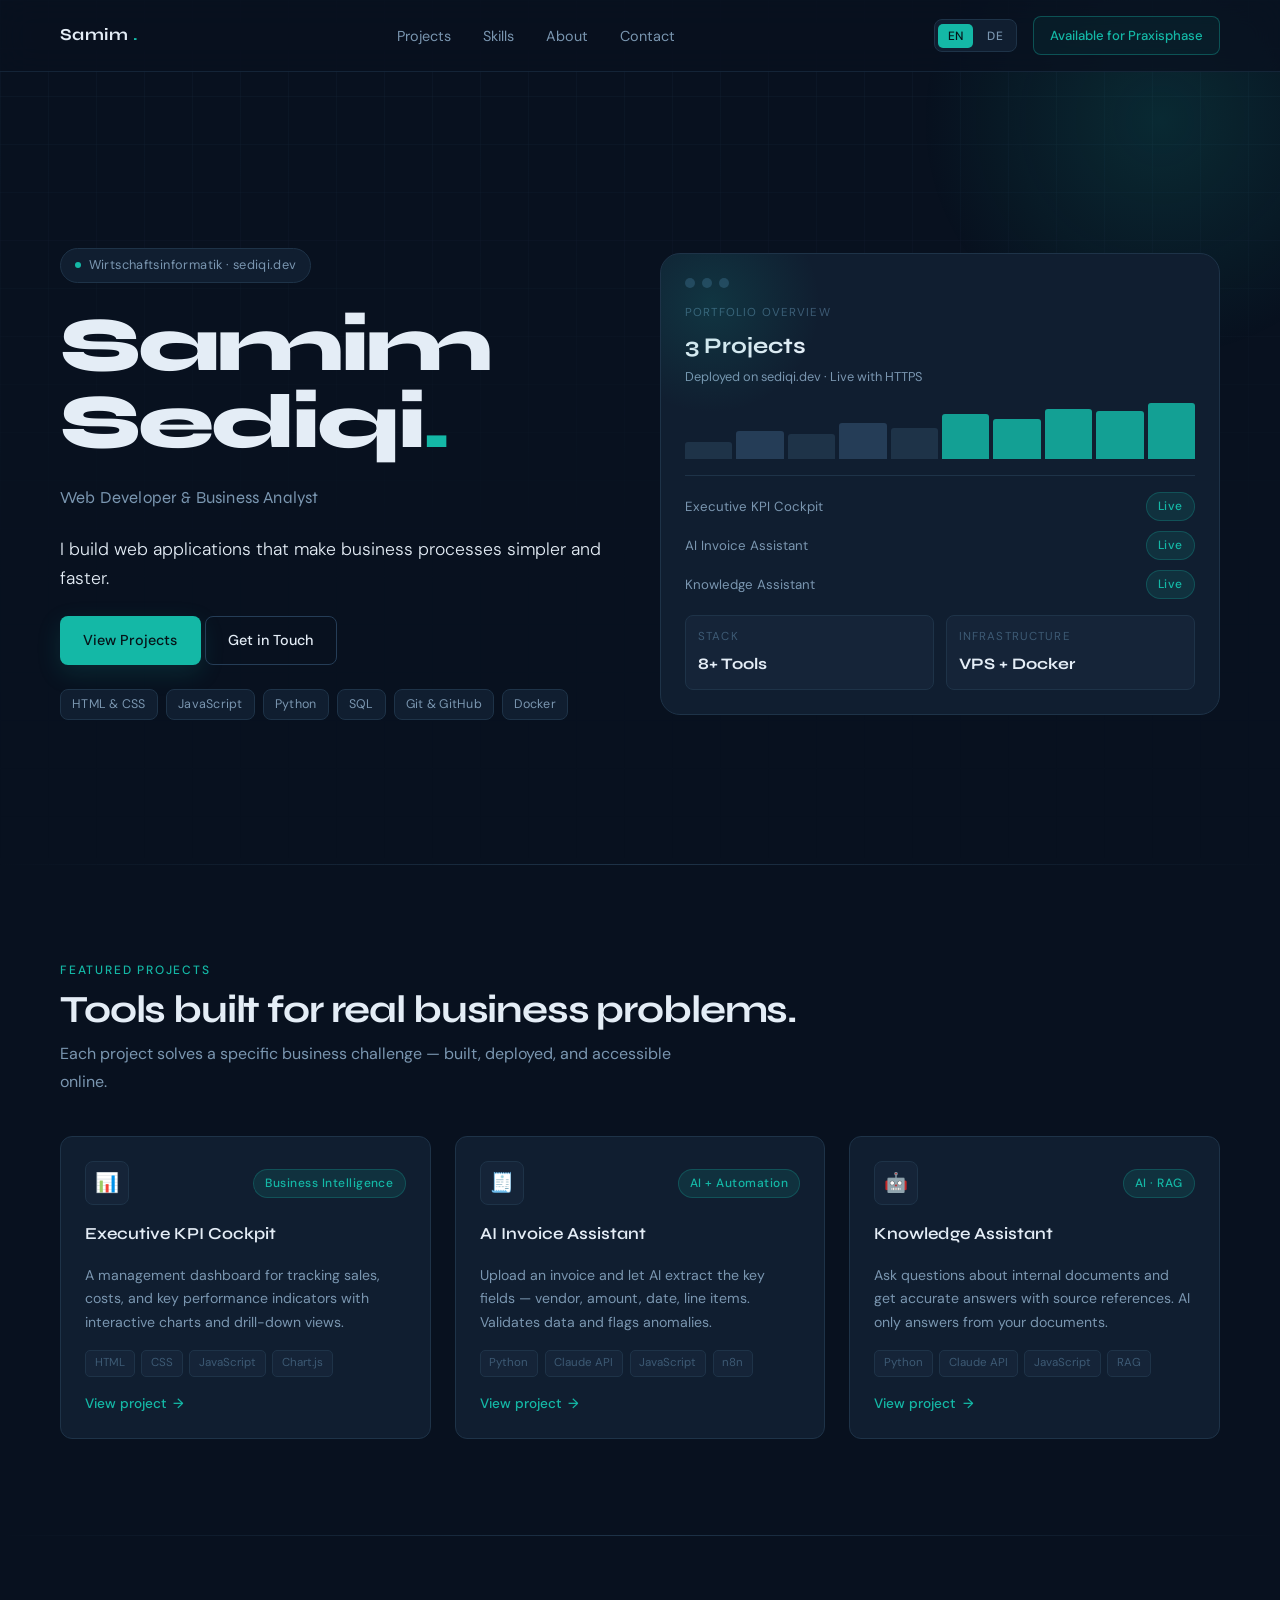
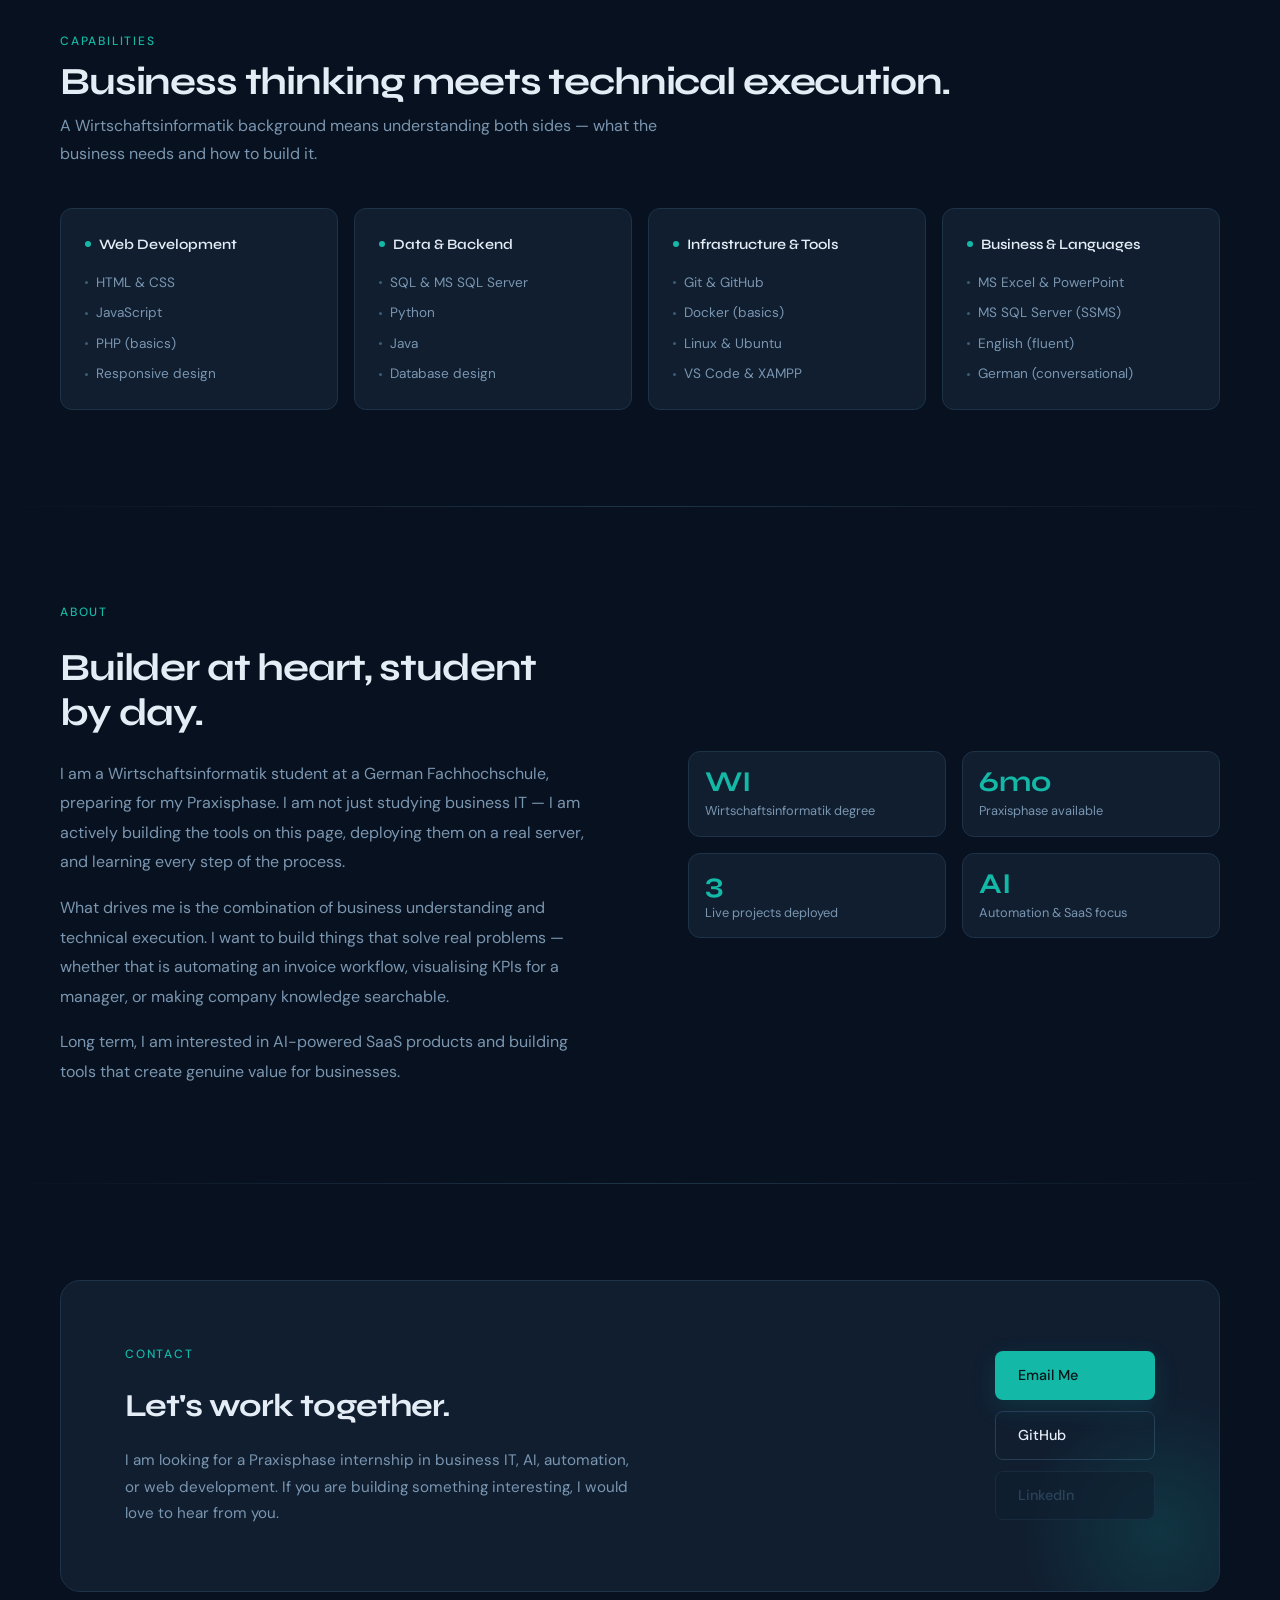
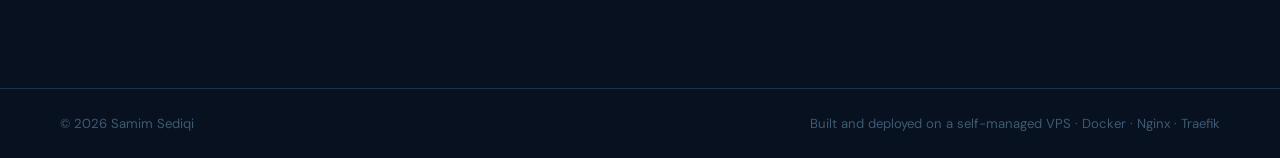
==== commit c90b91aa: "added the original and finished index page" ====
--- a/index.html
+++ b/index.html
@@ -1,184 +1,564 @@
 <!DOCTYPE html>
-<html lang="en">
+<html lang = "en">
 <head>
-  <meta charset="UTF-8" />
-  <meta name="viewport" content="width=device-width, initial-scale=1.0" />
-  <title>Coming Soon</title>
-  <link rel="preconnect" href="https://fonts.googleapis.com" />
-  <link rel="preconnect" href="https://fonts.gstatic.com" crossorigin />
-  <link href="https://fonts.googleapis.com/css2?family=Syne:wght@400;700;800&family=DM+Sans:wght@300;400&display=swap" rel="stylesheet" />
-  <style>
-    :root {
-      --bg:      #08111f;
-      --surface: #101e30;
-      --border:  #1e3348;
-      --text:    #e4edf6;
-      --muted:   #7a96b0;
-      --teal:    #14b8a6;
-    }
-    *, *::before, *::after { box-sizing: border-box; margin: 0; padding: 0; }
-    html, body { height: 100%; }
-    body {
-      font-family: 'DM Sans', sans-serif;
-      background-color: var(--bg);
-      color: var(--text);
-      display: flex;
-      align-items: center;
-      justify-content: center;
-      min-height: 100vh;
-      overflow: hidden;
-    }
-    body::before {
-      content: '';
-      position: fixed;
-      inset: 0;
-      pointer-events: none;
-      background-image:
-        linear-gradient(rgba(30,51,72,0.35) 1px, transparent 1px),
-        linear-gradient(90deg, rgba(30,51,72,0.35) 1px, transparent 1px);
-      background-size: 48px 48px;
-      mask-image: linear-gradient(180deg, rgba(0,0,0,0.5), rgba(0,0,0,0.05) 70%, transparent);
-    }
-    body::after {
-      content: '';
-      position: fixed;
-      top: -150px;
-      left: 50%;
-      transform: translateX(-50%);
-      width: 600px;
-      height: 400px;
-      border-radius: 50%;
-      background: radial-gradient(circle, rgba(20,184,166,0.07), transparent 70%);
-      pointer-events: none;
-    }
-    .wrapper {
-      position: relative;
-      z-index: 1;
-      text-align: center;
-      padding: 2rem;
-      display: flex;
-      flex-direction: column;
-      align-items: center;
-      gap: 2rem;
-    }
-    .logo-mark {
-      width: 64px;
-      height: 64px;
-      border-radius: 18px;
-      background: var(--surface);
-      border: 1px solid var(--border);
-      display: flex;
-      align-items: center;
-      justify-content: center;
-      position: relative;
-      animation: float 4s ease-in-out infinite;
-    }
-    .logo-mark::before {
-      content: '';
-      position: absolute;
-      inset: -1px;
-      border-radius: 18px;
-      padding: 1px;
-      background: linear-gradient(135deg, var(--teal), transparent 60%);
-      -webkit-mask: linear-gradient(#fff 0 0) content-box, linear-gradient(#fff 0 0);
-      -webkit-mask-composite: xor;
-      mask-composite: exclude;
-      opacity: 0.6;
-    }
-    .logo-dot {
-      width: 14px;
-      height: 14px;
-      border-radius: 50%;
-      background: var(--teal);
-      box-shadow: 0 0 16px rgba(20,184,166,0.6);
-      animation: pulse 2.5s ease-in-out infinite;
-    }
-    @keyframes float {
-      0%, 100% { transform: translateY(0px); }
-      50%       { transform: translateY(-6px); }
-    }
-    @keyframes pulse {
-      0%, 100% { opacity: 1; box-shadow: 0 0 16px rgba(20,184,166,0.6); }
-      50%       { opacity: 0.6; box-shadow: 0 0 6px rgba(20,184,166,0.3); }
-    }
-    .headline {
-      font-family: 'Syne', sans-serif;
-      font-size: clamp(2rem, 5vw, 3.2rem);
-      font-weight: 800;
-      letter-spacing: -0.04em;
-      line-height: 1.1;
-      color: var(--text);
-    }
-    .headline span { color: var(--teal); }
-    .subline {
-      font-size: 1rem;
-      font-weight: 300;
-      color: var(--muted);
-      max-width: 36ch;
-      line-height: 1.7;
-    }
-    .status {
-      display: inline-flex;
-      align-items: center;
-      gap: 0.5rem;
-      font-size: 0.78rem;
-      color: var(--muted);
-      background: var(--surface);
-      border: 1px solid var(--border);
-      border-radius: 999px;
-      padding: 0.45rem 1rem;
-      letter-spacing: 0.05em;
-    }
-    .status-dot {
-      width: 6px;
-      height: 6px;
-      border-radius: 50%;
-      background: var(--teal);
-      animation: pulse 2.5s ease-in-out infinite;
-    }
-    .progress-wrap {
-      width: 200px;
-      height: 2px;
-      background: var(--border);
-      border-radius: 999px;
-      overflow: hidden;
-    }
-    .progress-bar {
-      height: 100%;
-      width: 0%;
-      background: linear-gradient(90deg, var(--teal), rgba(20,184,166,0.4));
-      border-radius: 999px;
-      animation: progress 3s ease-out forwards;
-      animation-delay: 0.5s;
-    }
-    @keyframes progress { to { width: 65%; } }
-    .wrapper > * {
-      opacity: 0;
-      transform: translateY(12px);
-      animation: enter 0.6s ease forwards;
-    }
-    .wrapper > *:nth-child(1) { animation-delay: 0.1s; }
-    .wrapper > *:nth-child(2) { animation-delay: 0.2s; }
-    .wrapper > *:nth-child(3) { animation-delay: 0.3s; }
-    .wrapper > *:nth-child(4) { animation-delay: 0.4s; }
-    .wrapper > *:nth-child(5) { animation-delay: 0.5s; }
-    @keyframes enter { to { opacity: 1; transform: translateY(0); } }
-  </style>
+  <meta charset = "UTF-8">
+  <meta name = "viewport" content = "width=device-width, initial-scale=1.0">
+  <title> Samim Sediqi - Web Developer & Business Analyst </title>
+  <meta
+    name = "description"
+    content = "Portfolio of Samim Sediqi - Wirtshaftsinformatik student building 
+    AI-powered tools, business dashboards, and automation systems."
+  />
+
+  <!-- Google Fonts -->
+  <link rel = "preconnect" href = "https://fonts.googleapis.com" />
+  <link rel = "preconnect" href = "https://fonts.gstatic.com" crossorigin />
+  <link
+    href = "https://fonts.googleapis.com/css2?family=Syne:wght@400;500;600;700;800&family=DM+Sans:ital,opsz,wght@0,9..40,300;0,9..40,400;0,9..40,500;1,9..40,300&display=swap"
+    rel = "stylesheet"
+  />
+
+  <!-- Stylesheets - order matters -->
+  <link rel = "stylesheet" href = "css/theme.css" />
+  <link rel = "stylesheet" href = "css/layout.css" />
+  <link rel = "stylesheet" href = "css/components.css" />
+  <link rel = "stylesheet" href = "css/sections.css" />
+
 </head>
-<body>
-  <div class="wrapper">
-    <div class="logo-mark">
-      <div class="logo-dot"></div>
-    </div>
-    <h1 class="headline">Something is<br>coming<span>.</span></h1>
-    <p class="subline">A portfolio built with real projects, modern tools, and a lot of late nights. Almost ready.</p>
-    <div class="status">
-      <span class="status-dot"></span>
-      Under active development
-    </div>
-    <div class="progress-wrap">
-      <div class="progress-bar"></div>
-    </div>
-  </div>
-</body>
+
+  <body>
+    
+    <!-- HEADER -->
+    <header>
+      <div class = "container">
+        <nav>
+          <a href = "#" class = "nav-logo">
+            Samim <span>.</span>
+          </a>
+
+          <ul class = "nav-links">
+            <li> <a href = "#projects" data-i18n = "nav_projects"> Projects </a></li>
+            <li> <a href = "#skills" data-i18n = "nav_skills"> Skills </a></li>
+            <li> <a href = "#about" data-i18n = "nav_about"> About </a></li>
+            <li> <a href = "#contact" data-i18n = "nav_contact"> Contact </a></li>
+          </ul>
+
+          <div class = "nav-right">
+            <!-- Language toggle -->
+            <div class = "lang-toggle">
+              <button class = "lang-btn active" data-lang = "en"> EN </button>
+              <button class = "lang-btn" data-lang="de"> DE </button>
+            </div>
+
+            <a href = "#contact" class = "nav-cta" data-i18n = "nav_cta">
+              Available for Praxisphase
+            </a>
+
+          </div>
+
+        </nav>  
+      </div>
+    </header>
+
+    <!-- MAIN -->
+    <main>
+
+      <!-- HERO -->
+      <section class = "hero-section">
+        <div class = "container hero-grid">
+
+          <!-- Left: text content -->
+          <div class = "hero-content">
+
+            <div class = "hero-badge hero-enter hero-enter-1">
+              <span class = "badge-dot"></span>
+              <span data-i18n = "hero_badge">Wirtschaftsinformatik · sediqi.dev</span>
+            </div>
+
+            <h1 class = "hero-name hero-enter hero-enter-2">
+              Samim<br />Sediqi<span class="accent-dot">.</span>
+            </h1>
+
+            <p class = "hero-title hero-enter hero-enter-3" data-i18n="hero_title">
+              Web Developer &amp; Business Analyst
+            </p>
+
+            <div class = "hero-tagline-wrap hero-enter hero-enter-4">
+              <p class = "hero-tagline active" data-i18n="hero_tagline_0">
+                I build web applications that make business processes simpler and faster.
+              </p>
+              <p class = "hero-tagline" data-i18n="hero_tagline_1">
+                I build AI-powered tools that automate repetitive office work.
+              </p>
+              <p class = "hero-tagline" data-i18n="hero_tagline_2">
+                I build software solutions that turn data into better decisions.
+              </p>
+            </div>
+
+            <div class = "hero-actions hero-enter hero-enter-5">
+              <a href = "#projects" class="btn btn-primary" data-i18n="hero_btn_projects">
+                View Projects
+              </a>
+              <a href = "#contact" class="btn btn-ghost" data-i18n="hero_btn_contact">
+                Get in Touch
+              </a>
+            </div>
+
+            <div class = "hero-chips hero-enter hero-enter-5">
+              <span class = "chip">HTML &amp; CSS</span>
+              <span class = "chip">JavaScript</span>
+              <span class = "chip">Python</span>
+              <span class = "chip">SQL</span>
+              <span class = "chip">Git &amp; GitHub</span>
+              <span class = "chip">Docker</span>
+            </div>
+
+          </div>
+          <!-- end hero-content -->
+
+          <!-- Right: visual panel -->
+          <div class = "hero-visual hero-enter hero-enter-3">
+
+            <div class = "visual-bar">
+              <span class = "visual-dot"></span>
+              <span class = "visual-dot"></span>
+              <span class = "visual-dot"></span>
+            </div>
+
+            <p class="visual-label">Portfolio Overview</p>
+            <p class="visual-metric">3 Projects</p>
+            <p class="visual-sub">Deployed on sediqi.dev · Live with HTTPS</p>
+
+            <div class = "mini-chart">
+              <div class = "bar" style="height: 30%"></div>
+              <div class = "bar bar-mid" style="height: 50%"></div>
+              <div class = "bar" style="height: 45%"></div>
+              <div class = "bar bar-mid" style="height: 65%"></div>
+              <div class = "bar" style="height: 55%"></div>
+              <div class = "bar bar-active" style="height: 80%"></div>
+              <div class = "bar bar-active" style="height: 72%"></div>
+              <div class = "bar bar-active" style="height: 90%"></div>
+              <div class = "bar bar-active" style="height: 85%"></div>
+              <div class = "bar bar-active" style="height: 100%"></div>
+            </div>
+
+            <div class = "visual-divider"></div>
+
+            <div class = "visual-list">
+              <div class = "visual-row">
+                <span>Executive KPI Cockpit</span>
+                <span class = "badge badge-accent">Live</span>
+              </div>
+              <div class = "visual-row">
+                <span>AI Invoice Assistant</span>
+                <span class = "badge badge-accent">Live</span>
+              </div>
+              <div class = "visual-row">
+                <span>Knowledge Assistant</span>
+                <span class = "badge badge-accent">Live</span>
+              </div>
+            </div>
+
+            <div class = "visual-metrics-grid">
+              <div class = "visual-metric-card">
+                <p class = "visual-label">Stack</p>
+                <p class = "visual-metric-value">8+ Tools</p>
+              </div>
+              <div class = "visual-metric-card">
+                <p class = "visual-label">Infrastructure</p>
+                <p class = "visual-metric-value">VPS + Docker</p>
+              </div>
+            </div>
+
+          </div>
+          <!-- end hero-visual -->
+
+        </div>
+        <!-- end container hero-grid -->
+
+      </section>
+      <!-- end hero -->
+
+      <div class = "divider"></div>
+
+      <!-- PROJECTS -->
+      <section id = "projects">
+        <div class = "container">
+          <p class = "section-label reveal" data-i18n = "projects_label">
+            Featured Projects
+          </p>
+
+          <h2 class = "section-title reveal reveal-delay-1" data-i18n = "projects_title">
+            Tools built  for real business problems.
+          </h2>
+
+          <p class = "section-desc reveal reveal-delay-2" data-i18n = "projects_desc">
+            Each project solves a specific business challenge - built, deploy, and accessible oline.
+          </p>
+
+          <div class="projects-grid">
+
+            <!-- Project 1 -->
+            <article class = "card project-card reveal reveal-delay-1">
+
+              <div class = "project-card-top">
+                <div class = "project-icon">📊</div>
+                <span class = "badge badge-accent" data-i18n = "project1_tag">
+                  Business Intelligence
+                </span>
+              </div>
+
+              <h3 class = "project-name" data-i18n = "project1_name">
+                Executive KPI Cockpit
+              </h3>
+
+              <p class = "project-desc" data-i18n = "project1_desc">
+                A management dashboard for tracking sales, costs, and key 
+                performance indicators with interactive charts and drill-down views.
+              </p>
+
+              <div class = "project-stack">
+                  <span>HTML</span>
+                  <span>CSS</span>
+                  <span>JavaScript</span>
+                  <span>Chart.js</span>
+              </div>
+
+              <a href = "/projects/kpi-cockpit/" class = "project-link">
+                <span data-i18n = "project_link">View project</span>
+                <span class = "project-arrow">&rarr;</span>
+              </a>
+
+            </article>
+
+            <!-- Project 2 -->
+            <article class = "card project-card reveal reveal-delay-2">
+
+              <div class = "project-card-top">
+                <div class = "project-icon">🧾</div>
+                <span class = "badge badge-accent" data-i18n="project2_tag">
+                  AI + Automation
+                </span>
+              </div>
+
+              <h3 class = "project-name" data-i18n = "project2_name">
+                AI Invoice Assistant
+              </h3>
+
+              <p class = "project-desc" data-i18n = "project2_desc">
+                Upload an invoice and let AI extract the key fields — vendor,
+                amount, date, line items. Validates data and flags anomalies.
+              </p>
+
+              <div class = "project-stack">
+                <span>Python</span>
+                <span>Claude API</span>
+                <span>JavaScript</span>
+                <span>n8n</span>
+              </div>
+
+              <a href = "/projects/invoice-assistant" class = "project-link">
+                <span data-i18n = "project_link">View project</span>
+                <span class = "project-arrow">&rarr;</span>
+              </a>
+
+            </article>
+
+            <!-- Project 3 -->
+            <article class = "card project-card reveal reveal-delay-3">
+
+              <div class = "project-card-top">
+                <div class = "project-icon">🤖</div>
+                <span class = "badge badge-accent" data-i18n = "project3_tag">
+                  AI &middot; RAG
+                </span>
+              </div>
+
+              <h3 class = "project-name" data-i18n = "project3_name">
+                Knowledge Assistant
+              </h3>
+
+              <p class = "project-desc" data-i18n = "project3_desc">
+                Ask questions about internal documents and get accurate answers
+                with source references. AI only answers from your documents.
+              </p>
+
+              <div class = "project-stack">
+                <span>Python</span>
+                <span>Claude API</span>
+                <span>JavaScript</span>
+                <span>RAG</span>
+              </div>
+
+              <a href = "/projects/knowledge-assistant" class = "project-link">
+                <span data-i18n = "project_link">View project</span>
+                <span class = "project-arrow">&rarr;</span>
+              </a>
+
+            </article>
+
+
+          </div>
+          <!-- end projects-grid -->
+
+        </div>
+        <!-- end container -->
+
+      </section>
+      <!-- end projects -->
+
+      <div class = "divider"></div>
+
+      <!-- SKILLS -->
+      <section id = "skills">
+        <div class = "container">
+
+          <p class = "section-label reveal" data-i18n = "skills_label">
+            Capabilities
+          </p>
+          <h2 class = "section-title reveal reveal-delay-1" data-i18n="skills_title">
+            Business thinking meets technical execution.
+          </h2>
+          <p class = "section-desc reveal reveal-delay-2" data-i18n = "skills_desc">
+            A Wirtschaftsinformatik background means understanding both sides —
+            what the business needs and how to build it.
+          </p>
+
+          <div class = "skills-grid">
+
+            <div class = "card skill-card reveal reveal-delay-1">
+              <div class = "skill-card-header">
+                <span class = "skill-card-dot"></span>
+                <h3 class = "skill-card-title" data-i18n = "skill1_title">
+                  Web Development
+                </h3>
+              </div>
+              <ul class = "skill-list">
+                <li>HTML &amp; CSS</li>
+                <li>JavaScript</li>
+                <li>PHP (basics)</li>
+                <li>Responsive design</li>
+              </ul>
+            </div>
+
+            <div class = "card skill-card reveal reveal-delay-2">
+              <div class = "skill-card-header">
+                <span class = "skill-card-dot"></span>
+                <h3 class = "skill-card-title" data-i18n = "skill2_title">
+                  Data &amp; Backend
+                </h3>
+              </div>
+              <ul class = "skill-list">
+                <li>SQL &amp; MS SQL Server</li>
+                <li>Python</li>
+                <li>Java</li>
+                <li>Database design</li>
+              </ul>
+            </div>
+
+            <div class = "card skill-card reveal reveal-delay-3">
+              <div class = "skill-card-header">
+                <span class = "skill-card-dot"></span>
+                <h3 class = "skill-card-title" data-i18n = "skill3_title">
+                  Infrastructure &amp; Tools
+                </h3>
+              </div>
+              <ul class = "skill-list">
+                <li>Git &amp; GitHub</li>
+                <li>Docker (basics)</li>
+                <li>Linux &amp; Ubuntu</li>
+                <li>VS Code &amp; XAMPP</li>
+              </ul>
+            </div>
+
+            <div class = "card skill-card reveal reveal-delay-3">
+              <div class = "skill-card-header">
+                <span class = "skill-card-dot"></span>
+                <h3 class = "skill-card-title" data-i18n = "skill4_title">
+                  Business &amp; Languages
+                </h3>
+              </div>
+              <ul class = "skill-list">
+                <li>MS Excel &amp; PowerPoint</li>
+                <li>MS SQL Server (SSMS)</li>
+                <li>English (fluent)</li>
+                <li>German (conversational)</li>
+              </ul>
+            </div>
+
+          </div>
+          <!-- end skills-grid -->
+
+        </div>
+        <!-- end container -->
+
+      </section>
+      <!-- end skills -->
+
+      <div class = "divider"></div>
+
+      <!-- ABOUT -->
+      <section id = "about">
+        <div class = "container">
+          <div class = "about-grid">
+
+            <!-- Left: text -->
+            <div class = "about-text reveal">
+
+              <p class = "section-label" data-i18n = "about_label">
+                About
+              </p>
+              <h2 class = "section-title" data-i18n = "about_title">
+                Builder at heart, student by day.
+              </h2>
+
+              <p class = "about-p" data-i18n = "about_p1">
+                I am a Wirtschaftsinformatik student at a German
+                Fachhochschule, preparing for my Praxisphase. I am not just
+                studying business IT — I am actively building the tools on
+                this page, deploying them on a real server, and learning
+                every step of the process.
+              </p>
+
+              <p class = "about-p" data-i18n = "about_p2">
+                What drives me is the combination of business understanding
+                and technical execution. I want to build things that solve
+                real problems — whether that is automating an invoice
+                workflow, visualising KPIs for a manager, or making company
+                knowledge searchable.
+              </p>
+
+              <p class = "about-p" data-i18n = "about_p3">
+                Long term, I am interested in AI-powered SaaS products and
+                building tools that create genuine value for businesses.
+              </p>
+
+            </div>
+            <!-- end about-text -->
+
+            <!-- Right: stat cards -->
+            <div class = "about-facts reveal reveal-delay-2">
+
+              <div class = "fact-card">
+                <p class = "fact-value" data-i18n = "about_fact1_value">WI</p>
+                <p class = "fact-label" data-i18n = "about_fact1_label">
+                  Wirtschaftsinformatik degree
+                </p>
+              </div>
+
+              <div class = "fact-card">
+                <p class = "fact-value" data-i18n = "about_fact2_value">6mo</p>
+                <p class = "fact-label" data-i18n = "about_fact2_label">
+                  Praxisphase available
+                </p>
+              </div>
+
+              <div class = "fact-card">
+                <p class = "fact-value" data-i18n = "about_fact3_value">3</p>
+                <p class = "fact-label" data-i18n = "about_fact3_label">
+                  Live projects deployed
+                </p>
+              </div>
+
+              <div class = "fact-card">
+                <p class = "fact-value" data-i18n = "about_fact4_value">AI</p>
+                <p class = "fact-label" data-i18n = "about_fact4_label">
+                  Automation &amp; SaaS focus
+                </p>
+              </div>
+
+            </div>
+            <!-- end about-facts -->
+
+          </div>
+          <!-- end about-grid -->
+
+        </div>
+        <!-- end container -->
+
+      </section>
+      <!-- end about -->
+
+      <div class = "divider"></div>
+
+      <!-- CONTACT -->
+      <section id = "contact">
+        <div class = "container">
+          <div class = "contact-box reveal">
+
+            <!-- Left: text -->
+            <div class = "contact-text">
+              <p class = "section-label" data-i18n = "contact_label">
+                Contact
+              </p>
+              <h2 class = "contact-title" data-i18n = "contact_title">
+                Let's work together.
+              </h2>
+              <p class = "contact-desc" data-i18n = "contact_desc">
+                I am looking for a Praxisphase internship in business IT,
+                AI, automation, or web development. If you are building
+                something interesting, I would love to hear from you.
+              </p>
+            </div>
+            <!-- end contact-text -->
+
+            <!-- Right: buttons -->
+            <div class = "contact-actions">
+              
+              <a  href = "mailto:hello@sediqi.dev"
+                class = "btn btn-primary"
+                data-i18n = "contact_btn_email"
+              >
+                Email Me
+              </a>
+              
+              <a  href = "https://github.com/S-Sediqi"
+                target = "_blank"
+                rel = "noopener noreferrer"
+                class = "btn btn-ghost"
+                data-i18n = "contact_btn_github"
+              >
+                GitHub
+              </a>
+              
+              <a  href = "#"
+                class = "btn btn-disabled"
+                data-i18n = "contact_btn_linkedin"
+                aria-disabled = "true"
+              >
+                LinkedIn
+              </a>
+            </div>
+            <!-- end contact-actions -->
+
+          </div>
+          <!-- end contact-box -->
+
+        </div>
+        <!-- end container -->
+
+      </section>
+      <!-- end contact -->
+
+      </main>
+      <!-- end main -->
+
+      <!-- FOOTER -->
+      <footer>
+        <div class = "container">
+          <div class = "footer-inner">
+            <span data-i18n = "footer_copy">
+              &copy; 2026 Samim Sediqi
+            </span>
+            <span data-i18n = "footer_built">
+              Built and deployed on a self-managed VPS &middot; Docker &middot; Nginx &middot; Traefik
+            </span>
+          </div>
+        </div>
+      </footer>
+
+      <!-- JAVASCRIPT -->
+      <script src="js/main.js"></script>
+
+  </body>
 </html>
--- a/css/theme.css
+++ b/css/theme.css
@@ -0,0 +1,88 @@
+/* ============================================================
+    THEME.CSS — Design Tokens for sediqi.dev
+    To switch color palette: comment out active theme block
+    and uncomment an alternative theme block below.
+   ============================================================ */
+
+/* ============================================================
+    ACTIVE THEME: Dark Navy + Teal
+   ============================================================ */
+:root {
+
+  /* Backgrounds — from darkest to slightly lighter */
+  --bg:        #08111f;
+  --bg2:       #0c1828;
+  --surface:   #101e30;
+  --surface2:  #152438;
+
+  /* Borders */
+  --border:    #1e3348;
+  --border2:   #253d57;
+
+  /* Text */
+  --text:      #e4edf6;
+  --muted:     #7a96b0;
+  --faint:     #3d5a74;
+
+  /* Accent — teal */
+  --accent:       #14b8a6;
+  --accent-dim:   #0d8a7c;
+  --accent-glow:  rgba(20, 184, 166, 0.15);
+
+  /* Typography */
+  --font-heading: 'Syne', sans-serif;
+  --font-body:    'DM Sans', sans-serif;
+
+  /* Spacing scale */
+  --space-xs:  0.5rem;
+  --space-sm:  1rem;
+  --space-md:  1.5rem;
+  --space-lg:  2.5rem;
+  --space-xl:  4rem;
+  --space-2xl: 6rem;
+
+  /* Border radius */
+  --radius-sm: 8px;
+  --radius-md: 12px;
+  --radius-lg: 20px;
+
+  /* Max content width */
+  --max-width: 1160px;
+
+  /* Transitions */
+  --transition: 0.25s ease;
+}
+
+/* ============================================================
+    ALTERNATIVE THEME: Dark + Gold
+    To activate: comment out the block above, uncomment this one
+  ============================================================ */
+/*
+:root {
+  --bg:        #0f0e0a;
+  --bg2:       #161410;
+  --surface:   #1c1a14;
+  --surface2:  #222018;
+  --border:    #2e2a1e;
+  --border2:   #3d3828;
+  --text:      #f5f0e8;
+  --muted:     #9e9070;
+  --faint:     #5a5240;
+  --accent:       #f59e0b;
+  --accent-dim:   #d97706;
+  --accent-glow:  rgba(245, 158, 11, 0.15);
+  --font-heading: 'Syne', sans-serif;
+  --font-body:    'DM Sans', sans-serif;
+  --space-xs:  0.5rem;
+  --space-sm:  1rem;
+  --space-md:  1.5rem;
+  --space-lg:  2.5rem;
+  --space-xl:  4rem;
+  --space-2xl: 6rem;
+  --radius-sm: 8px;
+  --radius-md: 12px;
+  --radius-lg: 20px;
+  --max-width: 1160px;
+  --transition: 0.25s ease;
+}
+*/
--- a/css/layout.css
+++ b/css/layout.css
@@ -0,0 +1,127 @@
+/* ============================================================
+    LAYOUT.CSS — Page structure, grid, spacing, containers
+   ============================================================ */
+
+/* ── Reset & Base ── */
+*,
+*::before,
+*::after {
+  box-sizing: border-box;
+  margin: 0;
+  padding: 0;
+}
+
+html {
+  scroll-behavior: smooth;
+}
+
+body {
+  font-family: var(--font-body);
+  background-color: var(--bg);
+  color: var(--text);
+  line-height: 1.6;
+  overflow-x: hidden;
+}
+
+/* ── Container ── */
+.container {
+  width: min(var(--max-width), calc(100% - 2.5rem));
+  margin: 0 auto;
+  position: relative;
+  z-index: 1;
+}
+
+/* ── Background Texture ── */
+body::before {
+  content: "";
+  position: fixed;
+  inset: 0;
+  pointer-events: none;
+  z-index: 0;
+  background-image:
+    linear-gradient(rgba(30, 51, 72, 0.35) 1px, transparent 1px),
+    linear-gradient(90deg, rgba(30, 51, 72, 0.35) 1px, transparent 1px);
+  background-size: 48px 48px;
+  mask-image: linear-gradient(
+    180deg,
+    rgba(0, 0, 0, 0.6),
+    rgba(0, 0, 0, 0.05) 60%,
+    transparent
+  );
+}
+
+/* ── Ambient Glow ── */
+body::after {
+  content: "";
+  position: fixed;
+  top: -120px;
+  right: -120px;
+  width: 480px;
+  height: 480px;
+  border-radius: 50%;
+  background: radial-gradient(
+    circle,
+    var(--accent-glow),
+    transparent 70%
+  );
+  pointer-events: none;
+  z-index: 0;
+}
+
+/* ── Sections ── */
+section {
+  padding: var(--space-2xl) 0;
+  position: relative;
+  z-index: 1;
+}
+
+.section-label {
+  font-size: 0.75rem;
+  font-weight: 500;
+  letter-spacing: 0.15em;
+  text-transform: uppercase;
+  color: var(--accent);
+  margin-bottom: var(--space-xs);
+}
+
+.section-title {
+  font-family: var(--font-heading);
+  font-size: clamp(1.8rem, 3vw, 2.6rem);
+  font-weight: 700;
+  letter-spacing: -0.03em;
+  color: var(--text);
+  margin-bottom: var(--space-xs);
+  line-height: 1.15;
+}
+
+.section-desc {
+  font-size: 1rem;
+  color: var(--muted);
+  max-width: 56ch;
+  line-height: 1.75;
+  margin-bottom: var(--space-lg);
+}
+
+/* ── Divider ── */
+.divider {
+  height: 1px;
+  background: linear-gradient(
+    90deg,
+    transparent,
+    var(--border),
+    transparent
+  );
+}
+
+/* ── Responsive Breakpoints ── */
+@media (max-width: 860px) {
+  .hide-mobile {
+    display: none;
+  }
+}
+
+@media (max-width: 640px) {
+  .container {
+    width: calc(100% - 2rem);
+  }
+}
--- a/css/components.css
+++ b/css/components.css
@@ -0,0 +1,350 @@
+/*  ============================================================
+    COMPONENTS.CSS — Reusable UI elements
+    ============================================================ 
+*/
+
+/* ── Navigation ── */
+header {
+  position: sticky;
+  top: 0;
+  z-index: 100;
+  backdrop-filter: blur(16px);
+  -webkit-backdrop-filter: blur(16px);
+  background: rgba(8, 17, 31, 0.75);
+  border-bottom: 1px solid rgba(30, 51, 72, 0.6);
+}
+
+nav {
+  display: flex;
+  align-items: center;
+  justify-content: space-between;
+  padding: var(--space-sm) 0;
+  gap: var(--space-sm);
+}
+
+.nav-logo {
+  font-family: var(--font-heading);
+  font-weight: 700;
+  font-size: 1.05rem;
+  letter-spacing: 0.02em;
+  color: var(--text);
+  text-decoration: none;
+}
+
+.nav-logo span {
+  color: var(--accent);
+}
+
+.nav-links {
+  display: flex;
+  gap: 2rem;
+  list-style: none;
+}
+
+.nav-links a {
+  font-size: 0.9rem;
+  color: var(--muted);
+  text-decoration: none;
+  position: relative;
+  transition: color var(--transition);
+}
+
+.nav-links a::after {
+  content: "";
+  position: absolute;
+  left: 0;
+  bottom: -3px;
+  width: 0;
+  height: 1px;
+  background: var(--accent);
+  transition: width var(--transition);
+}
+
+.nav-links a:hover {
+  color: var(--text);
+}
+
+.nav-links a:hover::after {
+  width: 100%;
+}
+
+.nav-right {
+  display: flex;
+  align-items: center;
+  gap: var(--space-sm);
+}
+
+.nav-cta {
+  font-size: 0.82rem;
+  font-weight: 500;
+  padding: 0.5rem var(--space-sm);
+  border-radius: var(--radius-sm);
+  border: 1px solid rgba(20, 184, 166, 0.35);
+  color: var(--accent);
+  background: rgba(20, 184, 166, 0.06);
+  text-decoration: none;
+  transition: background var(--transition), border-color var(--transition);
+  white-space: nowrap;
+}
+
+.nav-cta:hover {
+  background: rgba(20, 184, 166, 0.12);
+  border-color: rgba(20, 184, 166, 0.6);
+}
+
+/* ── Language Toggle ── */
+.lang-toggle {
+  display: flex;
+  align-items: center;
+  gap: 0.25rem;
+  background: var(--surface);
+  border: 1px solid var(--border);
+  border-radius: var(--radius-sm);
+  padding: 0.2rem;
+}
+
+.lang-btn {
+  font-size: 0.75rem;
+  font-weight: 500;
+  padding: 0.25rem 0.6rem;
+  border-radius: 5px;
+  border: none;
+  background: transparent;
+  color: var(--muted);
+  cursor: pointer;
+  transition: background var(--transition), color var(--transition);
+  font-family: var(--font-body);
+  letter-spacing: 0.05em;
+}
+
+.lang-btn.active {
+  background: var(--accent);
+  color: #061318;
+}
+
+.lang-btn:hover:not(.active) {
+  color: var(--text);
+}
+
+/* ── Buttons ── */
+.btn {
+  display: inline-flex;
+  align-items: center;
+  gap: 0.5rem;
+  padding: 0.75rem 1.4rem;
+  border-radius: var(--radius-sm);
+  font-size: 0.9rem;
+  font-weight: 500;
+  font-family: var(--font-body);
+  text-decoration: none;
+  border: 1px solid transparent;
+  cursor: pointer;
+  transition:
+    transform var(--transition),
+    box-shadow var(--transition),
+    background var(--transition),
+    border-color var(--transition);
+}
+
+.btn:hover {
+  transform: translateY(-2px);
+}
+
+.btn-primary {
+  background: var(--accent);
+  color: #061318;
+  box-shadow: 0 8px 24px var(--accent-glow);
+}
+
+.btn-primary:hover {
+  background: #1dcfbc;
+  box-shadow: 0 12px 32px var(--accent-glow);
+}
+
+.btn-ghost {
+  background: transparent;
+  color: var(--text);
+  border-color: var(--border2);
+}
+
+.btn-ghost:hover {
+  background: var(--surface);
+  border-color: var(--muted);
+}
+
+.btn-disabled {
+  background: var(--surface);
+  color: var(--faint);
+  border-color: var(--border);
+  cursor: not-allowed;
+  opacity: 0.6;
+}
+
+.btn-disabled:hover {
+  transform: none;
+}
+
+/* ── Cards ── */
+.card {
+  background: var(--surface);
+  border: 1px solid var(--border);
+  border-radius: var(--radius-md);
+  padding: var(--space-md);
+  transition:
+    transform var(--transition),
+    border-color var(--transition),
+    box-shadow var(--transition);
+  position: relative;
+  overflow: hidden;
+}
+
+.card::before {
+  content: "";
+  position: absolute;
+  top: 0;
+  left: 0;
+  right: 0;
+  height: 1px;
+  background: linear-gradient(
+    90deg,
+    transparent,
+    var(--accent-glow),
+    transparent
+  );
+  opacity: 0;
+  transition: opacity var(--transition);
+}
+
+.card:hover {
+  transform: translateY(-4px);
+  border-color: var(--border2);
+  box-shadow: 0 16px 48px rgba(0, 0, 0, 0.35);
+}
+
+.card:hover::before {
+  opacity: 1;
+}
+
+/* ── Badges ── */
+.badge {
+  display: inline-flex;
+  align-items: center;
+  gap: 0.4rem;
+  font-size: 0.75rem;
+  font-weight: 500;
+  padding: 0.25rem 0.7rem;
+  border-radius: 999px;
+  letter-spacing: 0.04em;
+}
+
+.badge-accent {
+  background: rgba(20, 184, 166, 0.12);
+  color: var(--accent);
+  border: 1px solid rgba(20, 184, 166, 0.25);
+}
+
+.badge-muted {
+  background: var(--surface2);
+  color: var(--muted);
+  border: 1px solid var(--border);
+}
+
+.badge-dot {
+  width: 6px;
+  height: 6px;
+  border-radius: 50%;
+  background: var(--accent);
+  animation: pulse 2.5s ease-in-out infinite;
+}
+
+/* ── Chips (skill tags) ── */
+.chip {
+  font-size: 0.78rem;
+  padding: 0.3rem 0.7rem;
+  border-radius: var(--radius-sm);
+  background: var(--surface);
+  border: 1px solid var(--border);
+  color: var(--muted);
+  letter-spacing: 0.02em;
+}
+
+/* ── Keyframe Animations ── */
+@keyframes pulse {
+  0%, 100% {
+    opacity: 1;
+    box-shadow: 0 0 10px var(--accent);
+  }
+  50% {
+    opacity: 0.5;
+    box-shadow: 0 0 4px var(--accent);
+  }
+}
+
+@keyframes float {
+  0%, 100% { transform: translateY(0px); }
+  50%       { transform: translateY(-6px); }
+}
+
+@keyframes enter {
+  to {
+    opacity: 1;
+    transform: translateY(0);
+  }
+}
+
+/* ── Scroll Reveal ── */
+.reveal {
+  opacity: 0;
+  transform: translateY(20px);
+  transition: opacity 0.65s ease, transform 0.65s ease;
+}
+
+.reveal.visible {
+  opacity: 1;
+  transform: translateY(0);
+}
+
+.reveal-delay-1 { transition-delay: 0.1s; }
+.reveal-delay-2 { transition-delay: 0.2s; }
+.reveal-delay-3 { transition-delay: 0.3s; }
+
+/* ── Hero Entrance ── */
+.hero-enter {
+  opacity: 0;
+  transform: translateY(16px);
+  animation: enter 0.7s ease forwards;
+}
+
+.hero-enter-1 { animation-delay: 0.05s; }
+.hero-enter-2 { animation-delay: 0.15s; }
+.hero-enter-3 { animation-delay: 0.25s; }
+.hero-enter-4 { animation-delay: 0.35s; }
+.hero-enter-5 { animation-delay: 0.45s; }
+
+/* ── Footer ── */
+footer {
+  border-top: 1px solid var(--border);
+  padding: var(--space-md) 0;
+  position: relative;
+  z-index: 1;
+}
+
+.footer-inner {
+  display: flex;
+  justify-content: space-between;
+  align-items: center;
+  gap: var(--space-sm);
+  font-size: 0.82rem;
+  color: var(--faint);
+}
+
+@media (max-width: 640px) {
+  .footer-inner {
+    flex-direction: column;
+    text-align: center;
+  }
+
+  .nav-links {
+    display: none;
+  }
+}
--- a/css/sections.css
+++ b/css/sections.css
@@ -0,0 +1,525 @@
+/*  ============================================================
+    SECTIONS.CSS — Section-specific layouts and styles
+    ============================================================ 
+*/
+
+/* -- Hero -- */
+.hero-section {
+  min-height: 88vh;
+  display: flex;
+  align-items: center;
+  padding: var(--space-2xl) 0 var(--space-xl);
+}
+
+.hero-grid {
+  display: grid;
+  grid-template-columns: 1fr 1fr;
+  gap: var(--space-lg);
+  align-items: center;
+  width: 100%;
+  max-width: var(--max-width);
+  margin: 0 auto;
+}
+
+.hero-content {
+  display: flex;
+  flex-direction: column;
+  gap: var(--space-md);
+}
+
+.hero-badge {
+  display: inline-flex;
+  align-items: center;
+  gap: var(--space-xs);
+  font-size: 0.8rem;
+  color: var(--muted);
+  background: var(--surface);
+  border: 1px solid var(--border);
+  border-radius: 999px;
+  padding: 0.4rem 0.85rem;
+  width: fit-content;
+  letter-spacing: 0.03em;
+}
+
+.hero-name {
+  font-family: var(--font-heading);
+  font-size: clamp(3rem, 6vw, 5.5rem);
+  font-weight: 800;
+  line-height: 1.0;
+  letter-spacing: -0.04em;
+  color: var(--text);
+}
+
+.accent-dot {
+  color: var(--accent);
+}
+
+.hero-title {
+  font-family: var(--font-heading);
+  font-size: 1.05rem;
+  font-weight: 400;
+  color: var(--muted);
+  letter-spacing: 0.01em;
+}
+
+.hero-tagline-wrap {
+  min-height: 3.5rem;
+  position: relative;
+}
+
+.hero-tagline {
+  font-size: 1.1rem;
+  font-weight: 300;
+  color: var(--text);
+  line-height: 1.6;
+  max-width: 48ch;
+  opacity: 0;
+  position: absolute;
+  top: 0;
+  left: 0;
+  transition: opacity 0.5s ease, transform 0.5s ease;
+  transform: translateY(6px);
+}
+
+.hero-tagline.active {
+  opacity: 1;
+  transform: translateY(0);
+  position: relative;
+}
+
+.hero-tagline.active {
+  opacity: 1;
+  transform: translateY(0);
+  position: relative;
+}
+
+.hero-chips {
+  display: flex;
+  flex-wrap: wrap;
+  gap: 0.5rem;
+}
+
+/* ── Hero Visual Panel ── */
+.hero-visual {
+  background: var(--surface);
+  border: 1px solid var(--border);
+  border-radius: var(--radius-lg);
+  padding: var(--space-md);
+  position: relative;
+  overflow: hidden;
+}
+
+.hero-visual::before {
+  content: "";
+  position: absolute;
+  top: -60px;
+  left: -60px;
+  width: 220px;
+  height: 220px;
+  border-radius: 50%;
+  background: radial-gradient(circle, var(--accent-glow), transparent 70%);
+  pointer-events: none;
+}
+
+.visual-bar {
+  display: flex;
+  gap: 0.45rem;
+  margin-bottom: var(--space-sm);
+}
+
+.visual-dot {
+  width: 10px;
+  height: 10px;
+  border-radius: 50%;
+  background: var(--border2);
+}
+
+.visual-label {
+  font-size: 0.72rem;
+  color: var(--faint);
+  text-transform: uppercase;
+  letter-spacing: 0.1em;
+  margin-bottom: 0.3rem;
+}
+
+.visual-metric {
+  font-family: var(--font-heading);
+  font-size: 1.4rem;
+  font-weight: 700;
+  color: var(--text);
+  margin-bottom: 0.2rem;
+}
+
+.visual-sub {
+  font-size: 0.8rem;
+  color: var(--muted);
+  margin-bottom: var(--space-sm);
+}
+
+.mini-chart {
+  display: flex;
+  align-items: flex-end;
+  gap: 4px;
+  height: 56px;
+  margin-bottom: var(--space-sm);
+}
+
+.bar {
+  flex: 1;
+  border-radius: 3px 3px 0 0;
+  background: var(--border);
+}
+
+.bar-mid {
+  background: var(--border2);
+}
+
+.bar-active {
+  background: var(--accent);
+  opacity: 0.85;
+}
+
+.visual-divider {
+  height: 1px;
+  background: var(--border);
+  margin: var(--space-sm) 0;
+}
+
+.visual-list {
+  display: flex;
+  flex-direction: column;
+  gap: 0.6rem;
+  margin-bottom: var(--space-sm);
+}
+
+.visual-row {
+  display: flex;
+  justify-content: space-between;
+  align-items: center;
+  font-size: 0.83rem;
+  color: var(--muted);
+}
+
+.visual-metrics-grid {
+  display: grid;
+  grid-template-columns: 1fr 1fr;
+  gap: 0.7rem;
+}
+
+.visual-metric-card {
+  background: var(--surface2);
+  border: 1px solid var(--border);
+  border-radius: var(--radius-sm);
+  padding: 0.75rem;
+}
+
+.visual-metric-value {
+  font-family: var(--font-heading);
+  font-size: 1rem;
+  font-weight: 700;
+  color: var(--text);
+}
+
+/* ── Projects ── */
+.projects-grid {
+  display: grid;
+  grid-template-columns: repeat(3, 1fr);
+  gap: var(--space-md);
+}
+
+.project-card {
+  display: flex;
+  flex-direction: column;
+  gap: var(--space-sm);
+}
+
+.project-card-top {
+  display: flex;
+  align-items: center;
+  justify-content: space-between;
+}
+
+.project-icon {
+  width: 44px;
+  height: 44px;
+  border-radius: var(--radius-sm);
+  background: var(--surface2);
+  border: 1px solid var(--border);
+  display: flex;
+  align-items: center;
+  justify-content: center;
+  font-size: 1.2rem;
+}
+
+.project-name {
+  font-family: var(--font-heading);
+  font-size: 1.05rem;
+  font-weight: 600;
+  color: var(--text);
+}
+
+.project-desc {
+  font-size: 0.88rem;
+  color: var(--muted);
+  line-height: 1.65;
+  flex: 1;
+}
+
+.project-stack {
+  display: flex;
+  flex-wrap: wrap;
+  gap: 0.4rem;
+}
+
+.project-stack span {
+  font-size: 0.72rem;
+  padding: 0.2rem 0.55rem;
+  background: var(--surface2);
+  border: 1px solid var(--border);
+  border-radius: 5px;
+  color: var(--faint);
+}
+
+.project-link {
+  display: inline-flex;
+  align-items: center;
+  gap: 0.4rem;
+  font-size: 0.85rem;
+  color: var(--accent);
+  font-weight: 500;
+  text-decoration: none;
+  transition: gap var(--transition);
+}
+
+.project-link:hover {
+  gap: 0.7rem;
+}
+
+.project-arrow {
+  transition: transform var(--transition);
+  display: inline-block;
+}
+
+.project-card:hover .project-arrow {
+  transform: translateX(3px);
+}
+
+/* ── Skills ── */
+.skills-grid {
+  display: grid;
+  grid-template-columns: repeat(4, 1fr);
+  gap: var(--space-sm);
+}
+
+.skill-card {
+  display: flex;
+  flex-direction: column;
+  gap: var(--space-sm);
+}
+
+.skill-card-header {
+  display: flex;
+  align-items: center;
+  gap: 0.5rem;
+}
+
+.skill-card-dot {
+  width: 6px;
+  height: 6px;
+  border-radius: 50%;
+  background: var(--accent);
+  flex-shrink: 0;
+}
+
+.skill-card-title {
+  font-family: var(--font-heading);
+  font-size: 0.9rem;
+  font-weight: 600;
+  color: var(--text);
+}
+
+.skill-list {
+  list-style: none;
+  display: flex;
+  flex-direction: column;
+  gap: 0.55rem;
+}
+
+.skill-list li {
+  font-size: 0.85rem;
+  color: var(--muted);
+  display: flex;
+  align-items: center;
+  gap: 0.5rem;
+}
+
+.skill-list li::before {
+  content: "";
+  width: 3px;
+  height: 3px;
+  border-radius: 50%;
+  background: var(--faint);
+  flex-shrink: 0;
+}
+
+/* ── About ── */
+.about-grid {
+  display: grid;
+  grid-template-columns: 1fr 1fr;
+  gap: var(--space-2xl);
+  align-items: center;
+}
+
+.about-text {
+  display: flex;
+  flex-direction: column;
+  gap: var(--space-sm);
+}
+
+.about-p {
+  font-size: 1rem;
+  color: var(--muted);
+  line-height: 1.85;
+}
+
+.about-facts {
+  display: grid;
+  grid-template-columns: 1fr 1fr;
+  gap: var(--space-sm);
+}
+
+.fact-card {
+  background: var(--surface);
+  border: 1px solid var(--border);
+  border-radius: var(--radius-md);
+  padding: var(--space-sm);
+  transition: border-color var(--transition);
+}
+
+.fact-card:hover {
+  border-color: var(--border2);
+}
+
+.fact-value {
+  font-family: var(--font-heading);
+  font-size: 1.8rem;
+  font-weight: 700;
+  color: var(--accent);
+  line-height: 1;
+  margin-bottom: 0.3rem;
+}
+
+.fact-label {
+  font-size: 0.8rem;
+  color: var(--muted);
+  line-height: 1.4;
+}
+
+/* ── Contact ── */
+.contact-box {
+  background: var(--surface);
+  border: 1px solid var(--border);
+  border-radius: var(--radius-lg);
+  padding: var(--space-xl);
+  display: grid;
+  grid-template-columns: 1fr auto;
+  gap: var(--space-lg);
+  align-items: center;
+  position: relative;
+  overflow: hidden;
+}
+
+.contact-box::before {
+  content: "";
+  position: absolute;
+  bottom: -80px;
+  right: -80px;
+  width: 280px;
+  height: 280px;
+  border-radius: 50%;
+  background: radial-gradient(circle, var(--accent-glow), transparent 70%);
+  pointer-events: none;
+}
+
+.contact-title {
+  font-family: var(--font-heading);
+  font-size: clamp(1.6rem, 2.5vw, 2.2rem);
+  font-weight: 700;
+  color: var(--text);
+  margin-bottom: 0.5rem;
+  letter-spacing: -0.03em;
+}
+
+.contact-desc {
+  font-size: 0.95rem;
+  color: var(--muted);
+  max-width: 52ch;
+  line-height: 1.75;
+}
+
+.contact-text {
+  display: flex;
+  flex-direction: column;
+  gap: 0.5rem;
+}
+
+.contact-actions {
+  display: flex;
+  flex-direction: column;
+  gap: 0.7rem;
+  min-width: 160px;
+}
+
+/* ── Responsive ── */
+@media (max-width: 1024px) {
+  .skills-grid {
+    grid-template-columns: repeat(2, 1fr);
+  }
+}
+
+@media (max-width: 860px) {
+  .hero-grid {
+    grid-template-columns: 1fr;
+  }
+
+  .hero-visual {
+    display: none;
+  }
+
+  .projects-grid {
+    grid-template-columns: 1fr;
+  }
+
+  .about-grid {
+    grid-template-columns: 1fr;
+    gap: var(--space-lg);
+  }
+
+  .contact-box {
+    grid-template-columns: 1fr;
+  }
+
+  .contact-actions {
+    flex-direction: row;
+    flex-wrap: wrap;
+  }
+}
+
+@media (max-width: 640px) {
+  .hero-section {
+    min-height: auto;
+    padding: var(--space-xl) 0;
+  }
+
+  .skills-grid {
+    grid-template-columns: repeat(2, 1fr);
+  }
+
+  .about-facts {
+    grid-template-columns: 1fr 1fr;
+  }
+
+  .contact-box {
+    padding: var(--space-lg);
+  }
+}
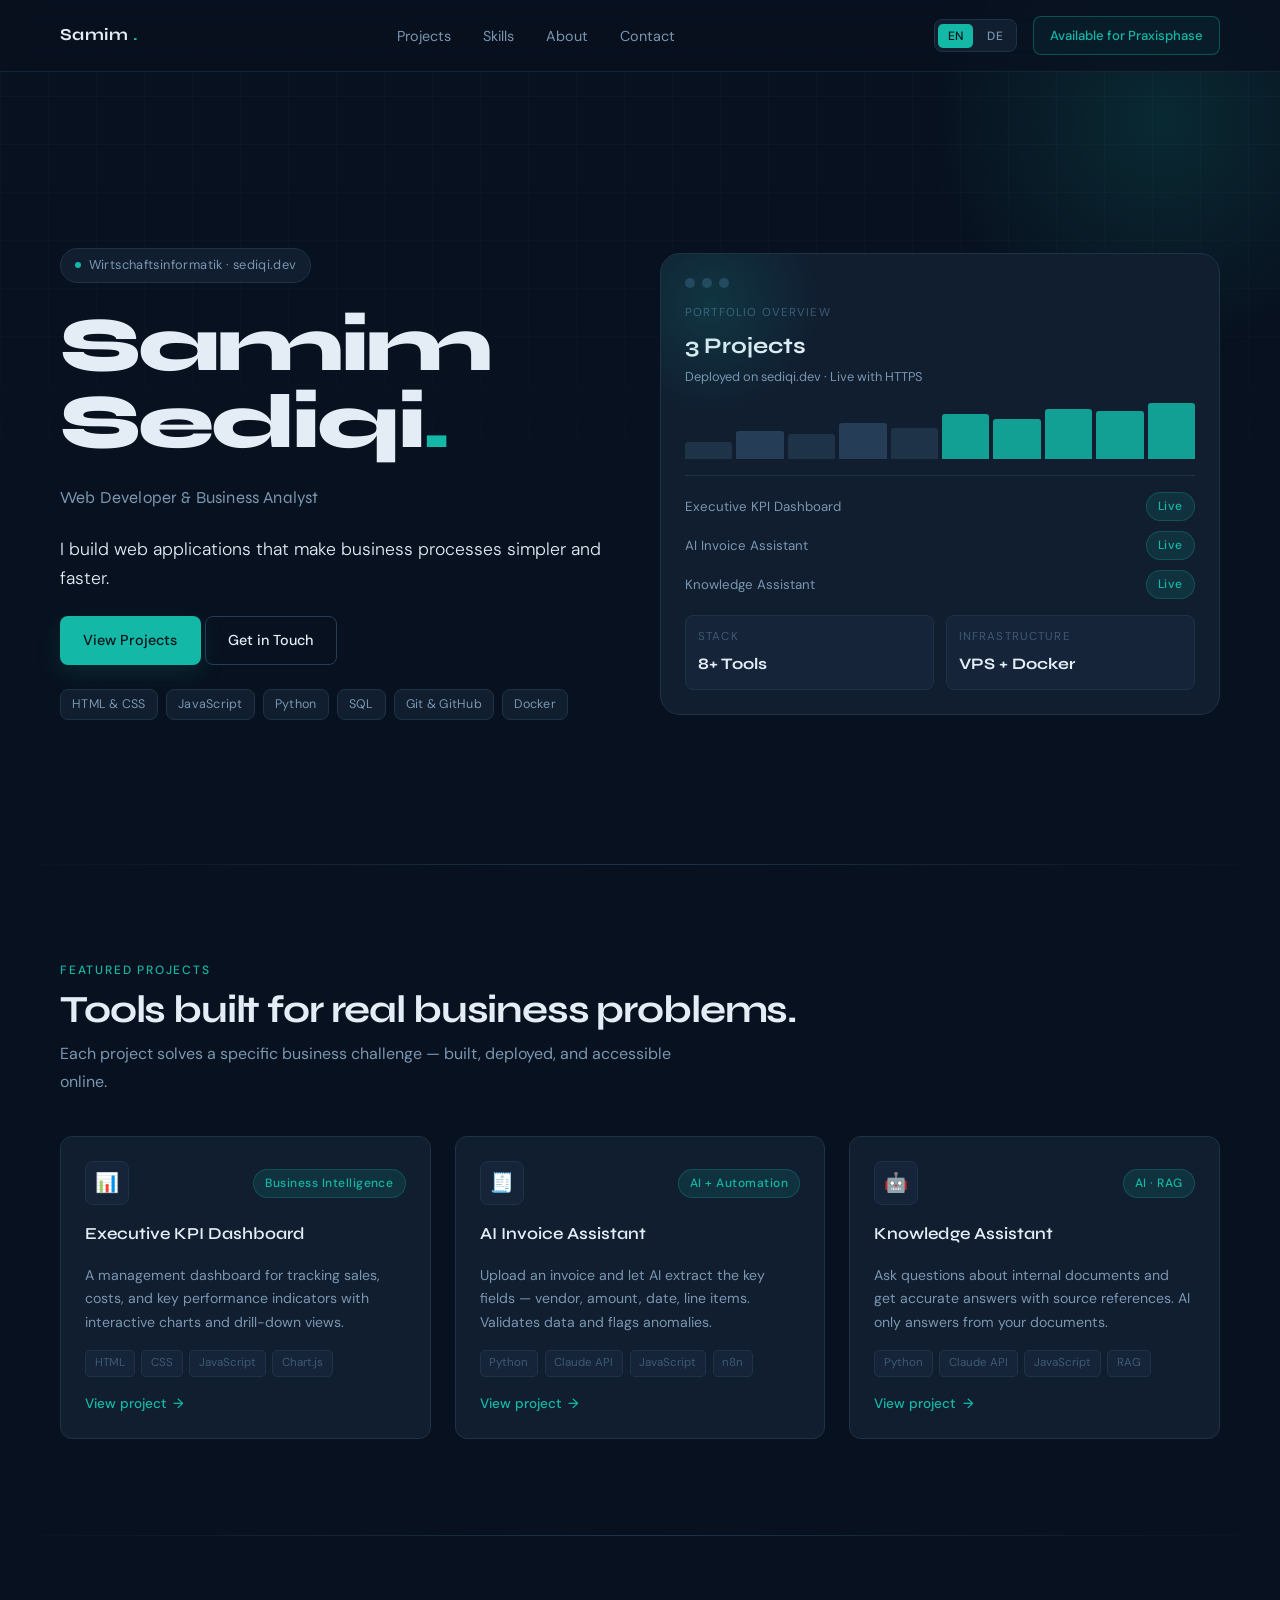
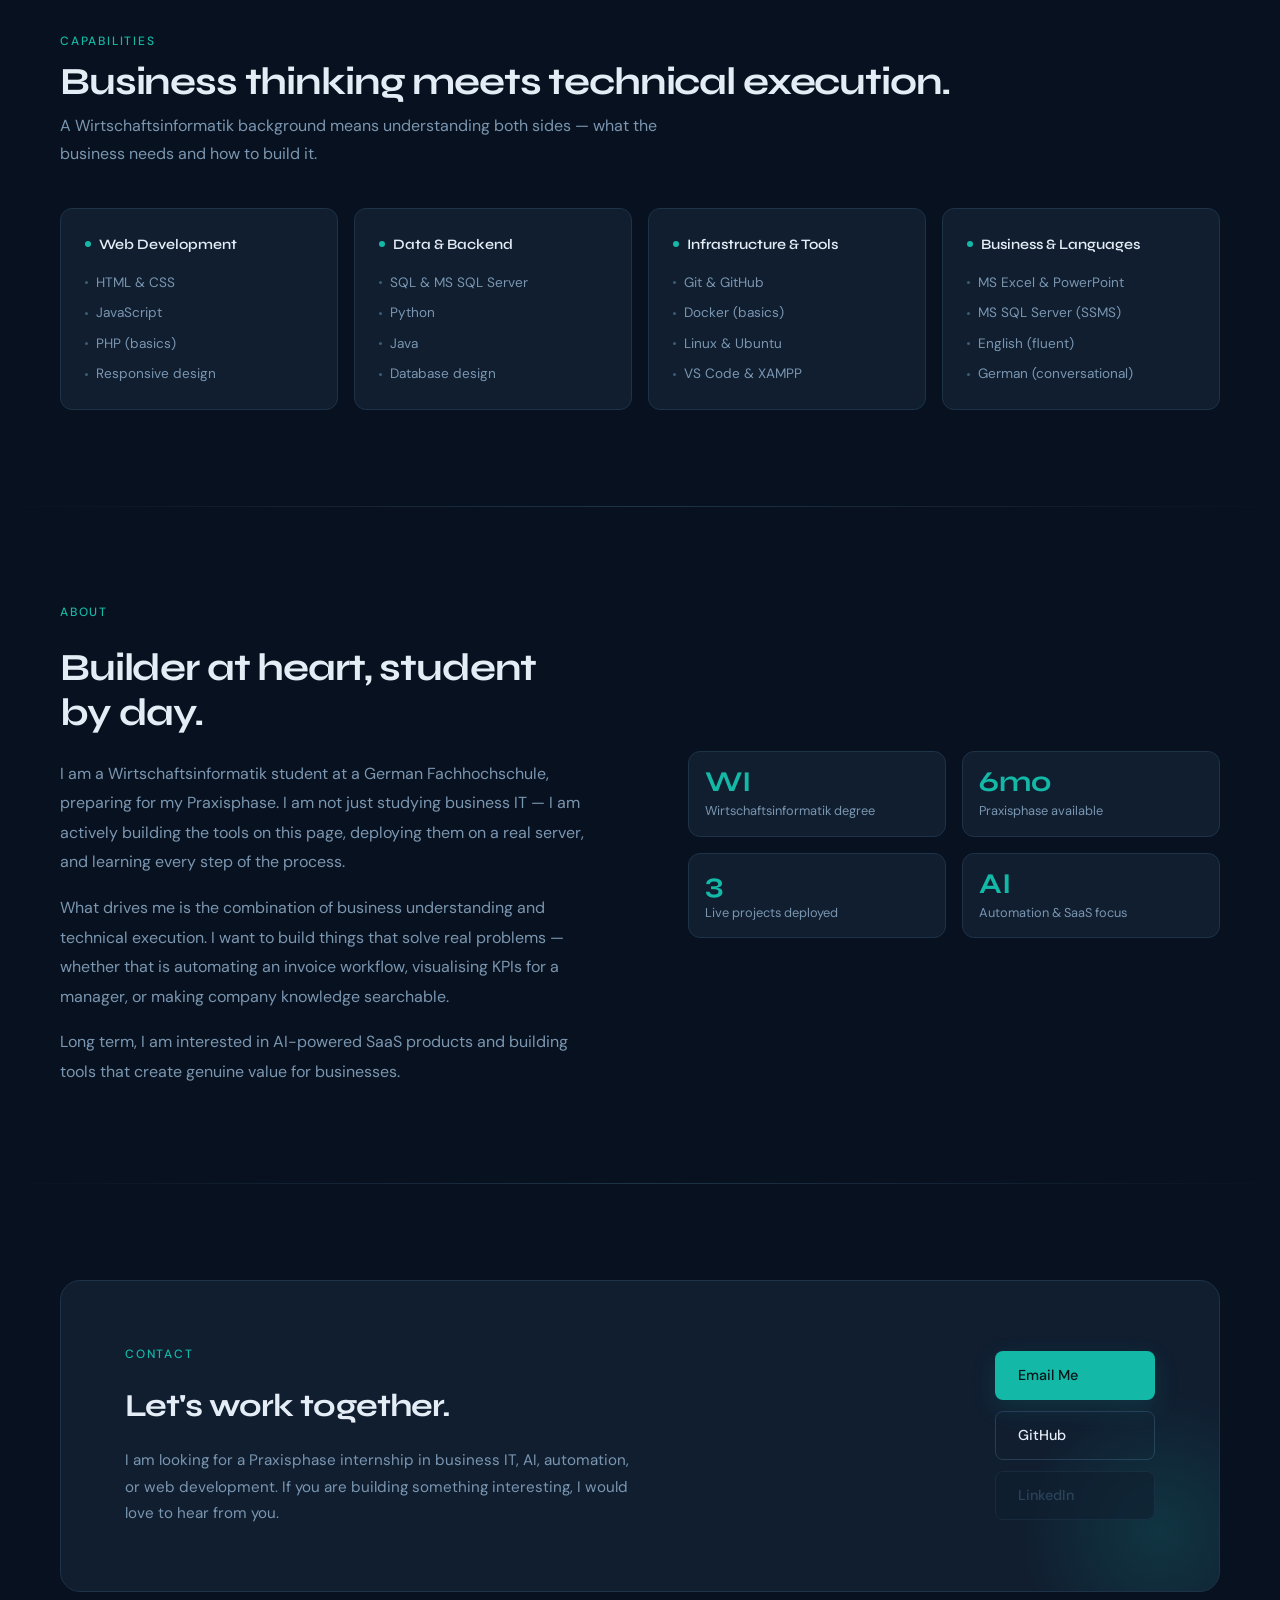
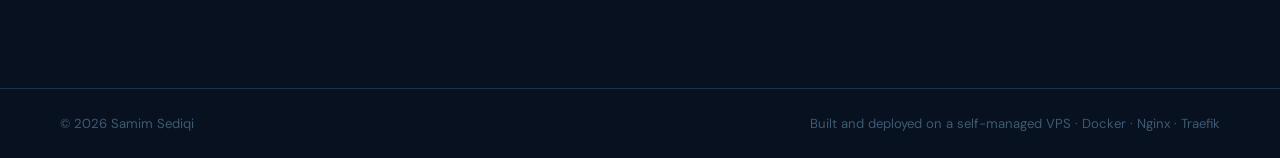
==== commit f4b35c64: "feat: add KPI dashboard with real data, filters, and scenario sliders" ====
--- a/index.html
+++ b/index.html
@@ -146,7 +146,7 @@
 
             <div class = "visual-list">
               <div class = "visual-row">
-                <span>Executive KPI Cockpit</span>
+                <span>Executive KPI Dashboard</span>
                 <span class = "badge badge-accent">Live</span>
               </div>
               <div class = "visual-row">
@@ -209,7 +209,7 @@
               </div>
 
               <h3 class = "project-name" data-i18n = "project1_name">
-                Executive KPI Cockpit
+                Executive KPI Dashboard
               </h3>
 
               <p class = "project-desc" data-i18n = "project1_desc">
@@ -224,7 +224,7 @@
                   <span>Chart.js</span>
               </div>
 
-              <a href = "/projects/kpi-cockpit/" class = "project-link">
+              <a href = "/projects/kpi-dashboard/" class = "project-link">
                 <span data-i18n = "project_link">View project</span>
                 <span class = "project-arrow">&rarr;</span>
               </a>
--- a/css/theme.css
+++ b/css/theme.css
@@ -7,6 +7,7 @@
 /* ============================================================
     ACTIVE THEME: Dark Navy + Teal
    ============================================================ */
+
 :root {
 
   /* Backgrounds — from darkest to slightly lighter */
@@ -25,6 +26,7 @@
   --faint:     #3d5a74;
 
   /* Accent — teal */
+  /*--accent:       #f59e0b;*/
   --accent:       #14b8a6;
   --accent-dim:   #0d8a7c;
   --accent-glow:  rgba(20, 184, 166, 0.15);
@@ -53,10 +55,12 @@
   --transition: 0.25s ease;
 }
 
+
 /* ============================================================
     ALTERNATIVE THEME: Dark + Gold
     To activate: comment out the block above, uncomment this one
   ============================================================ */
+
 /*
 :root {
   --bg:        #0f0e0a;
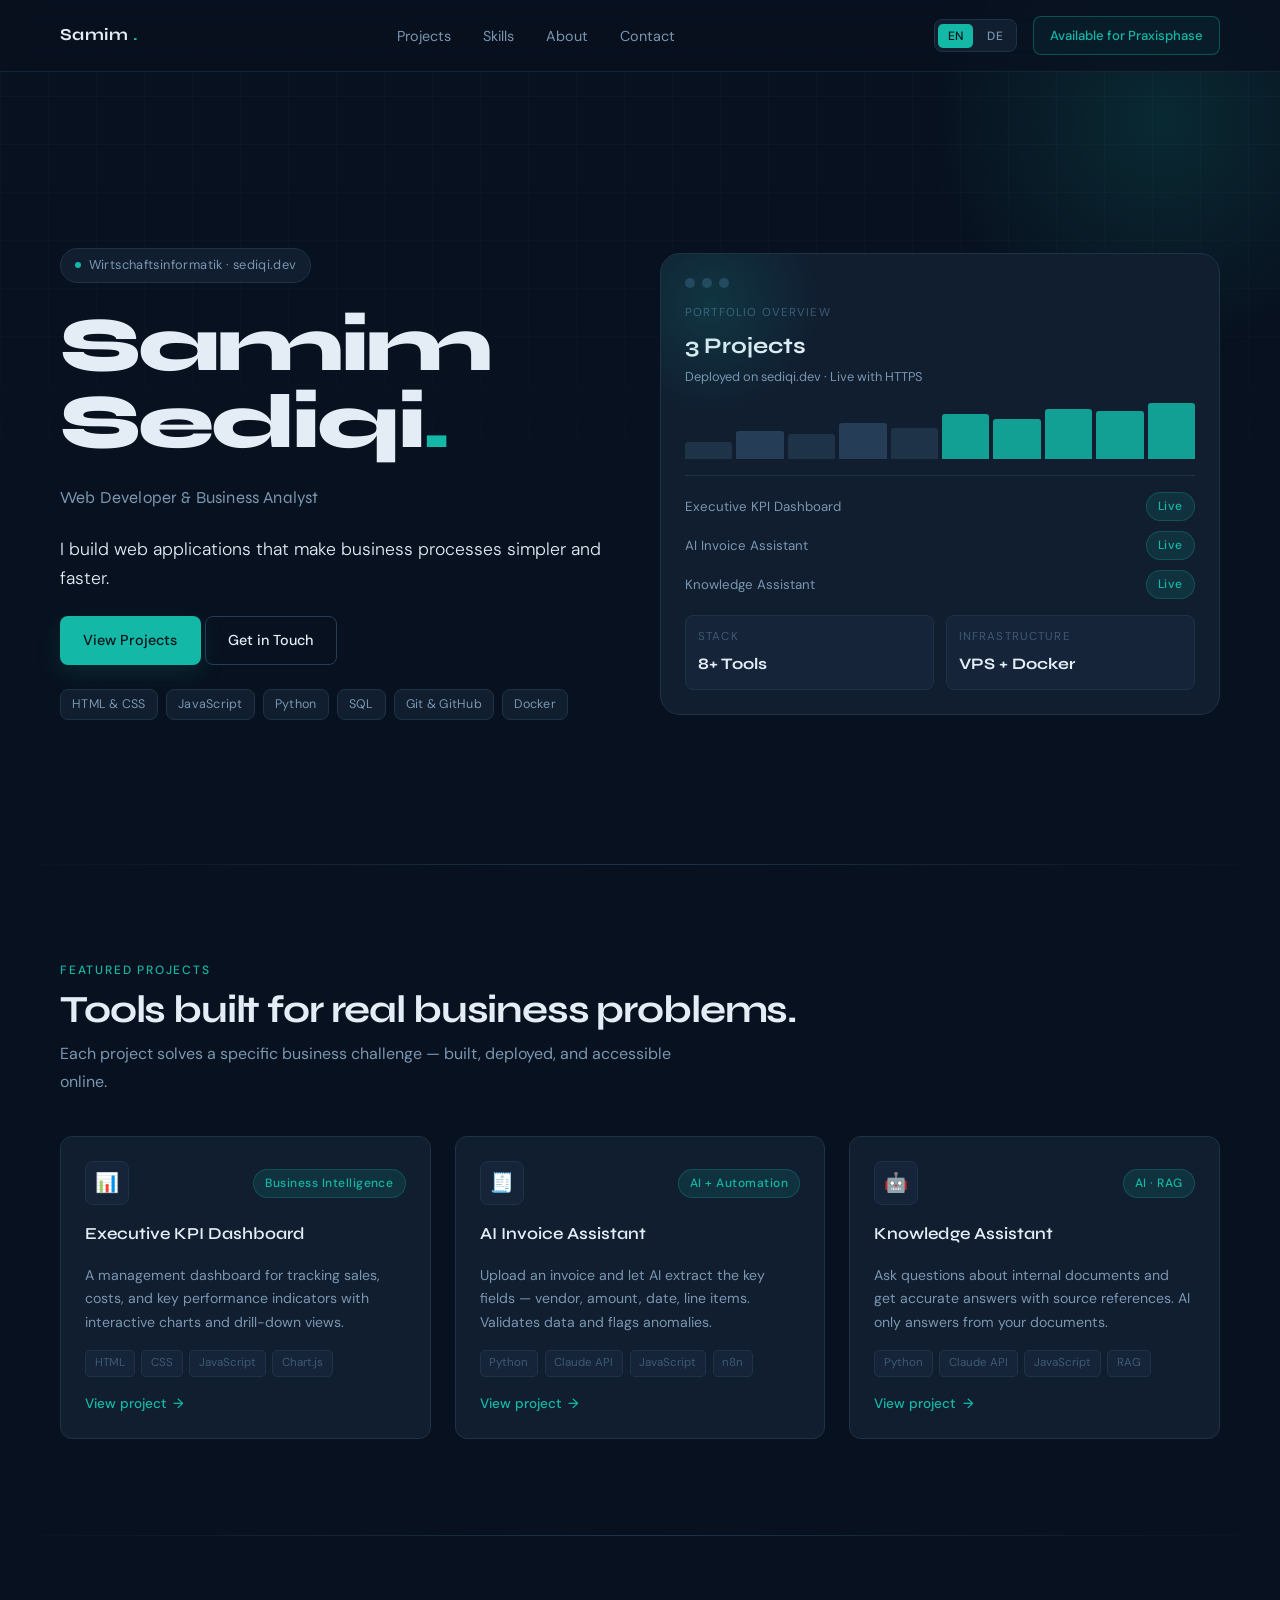
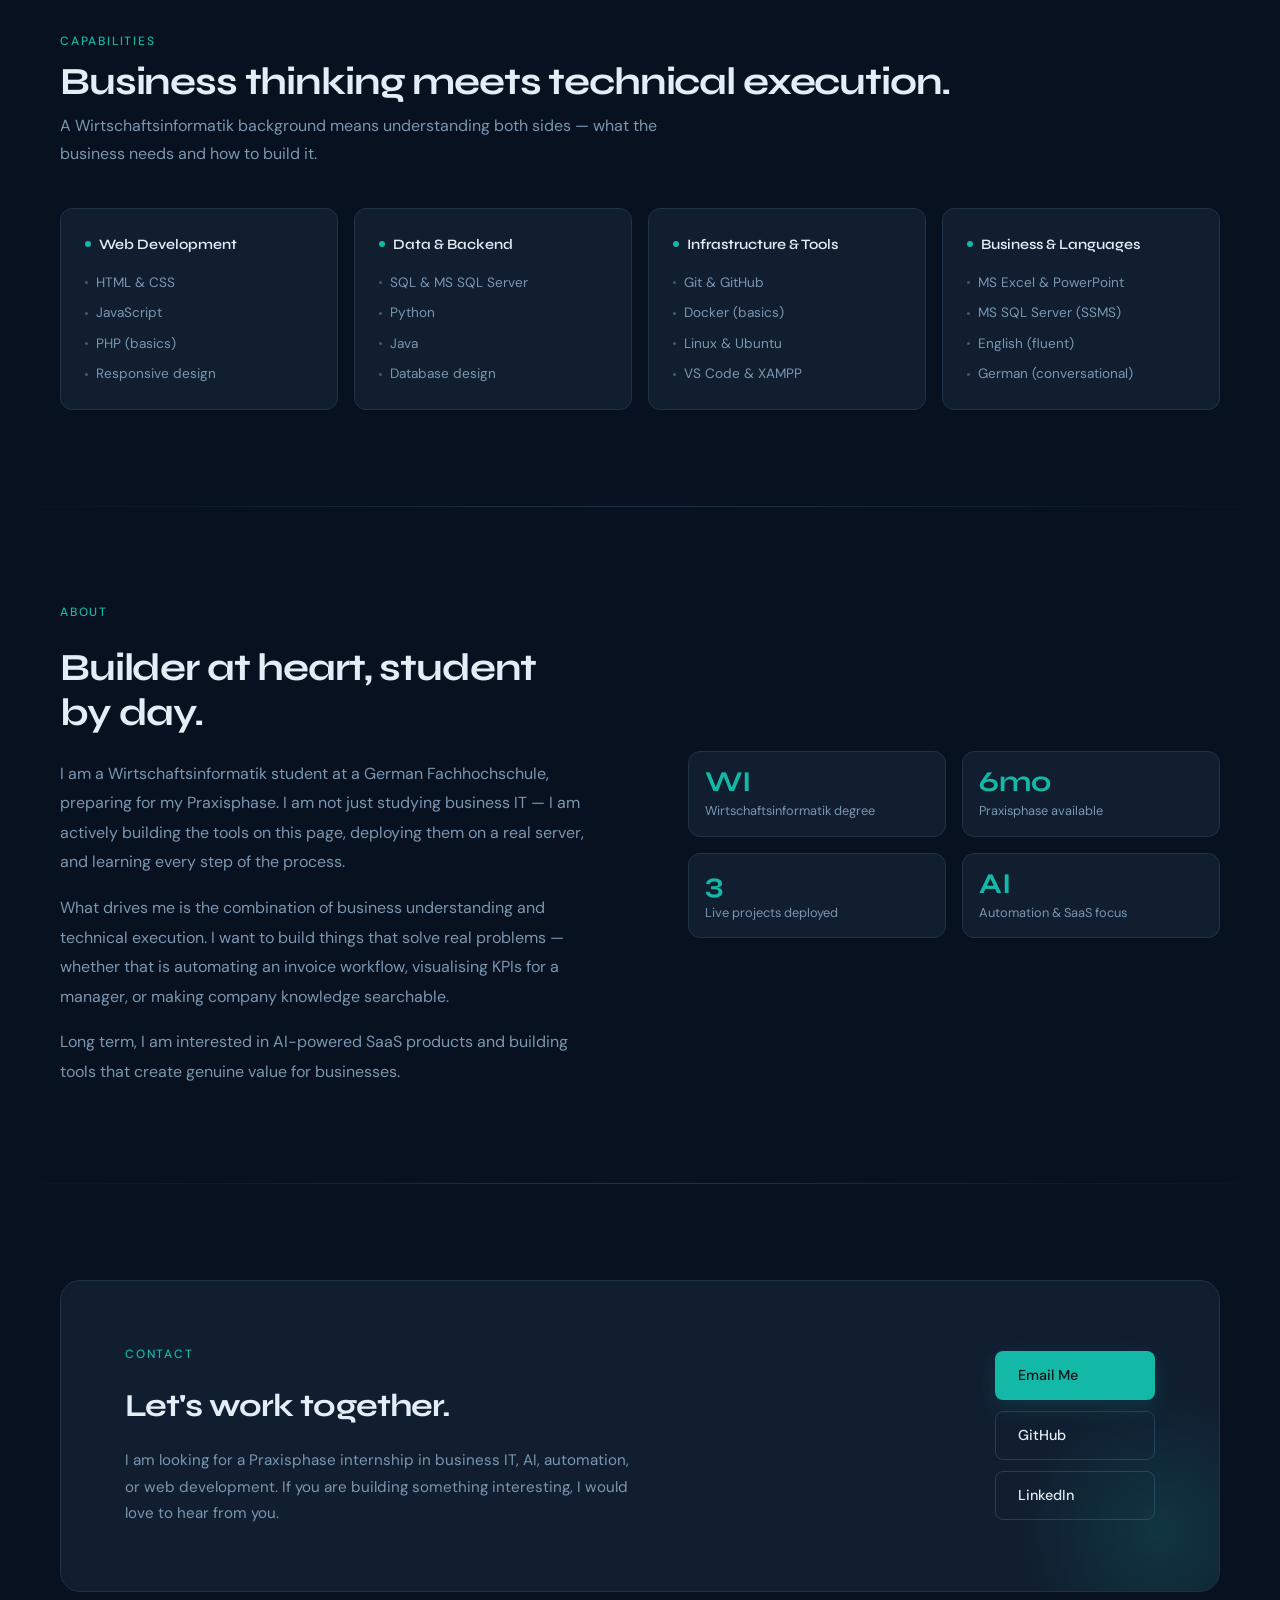
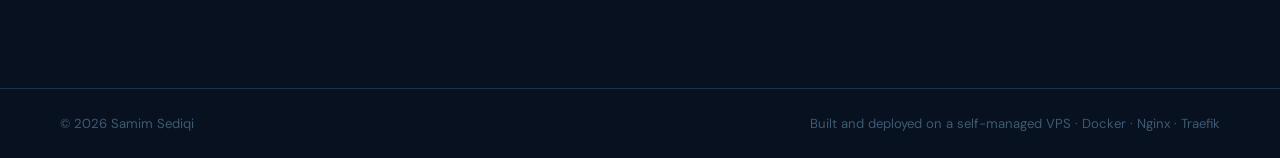
==== commit b6bc759f: "fix: added the LinkedIn link and activated the button" ====
--- a/index.html
+++ b/index.html
@@ -257,7 +257,7 @@
                 <span>n8n</span>
               </div>
 
-              <a href = "/projects/invoice-assistant" class = "project-link">
+              <a href = "/projects/invoice-assistant/" class = "project-link">
                 <span data-i18n = "project_link">View project</span>
                 <span class = "project-arrow">&rarr;</span>
               </a>
@@ -505,7 +505,7 @@
             <!-- Right: buttons -->
             <div class = "contact-actions">
               
-              <a  href = "mailto:hello@sediqi.dev"
+              <a  href = "mailto:samim_sediqi12@yahoo.com"
                 class = "btn btn-primary"
                 data-i18n = "contact_btn_email"
               >
@@ -521,10 +521,11 @@
                 GitHub
               </a>
               
-              <a  href = "#"
-                class = "btn btn-disabled"
+              <a  href = "https://www.linkedin.com/in/samim-sediqi"
+                target = "_blank"
+                rel = "noopener noreferrer"
+                class = "btn btn-ghost"
                 data-i18n = "contact_btn_linkedin"
-                aria-disabled = "true"
               >
                 LinkedIn
               </a>
